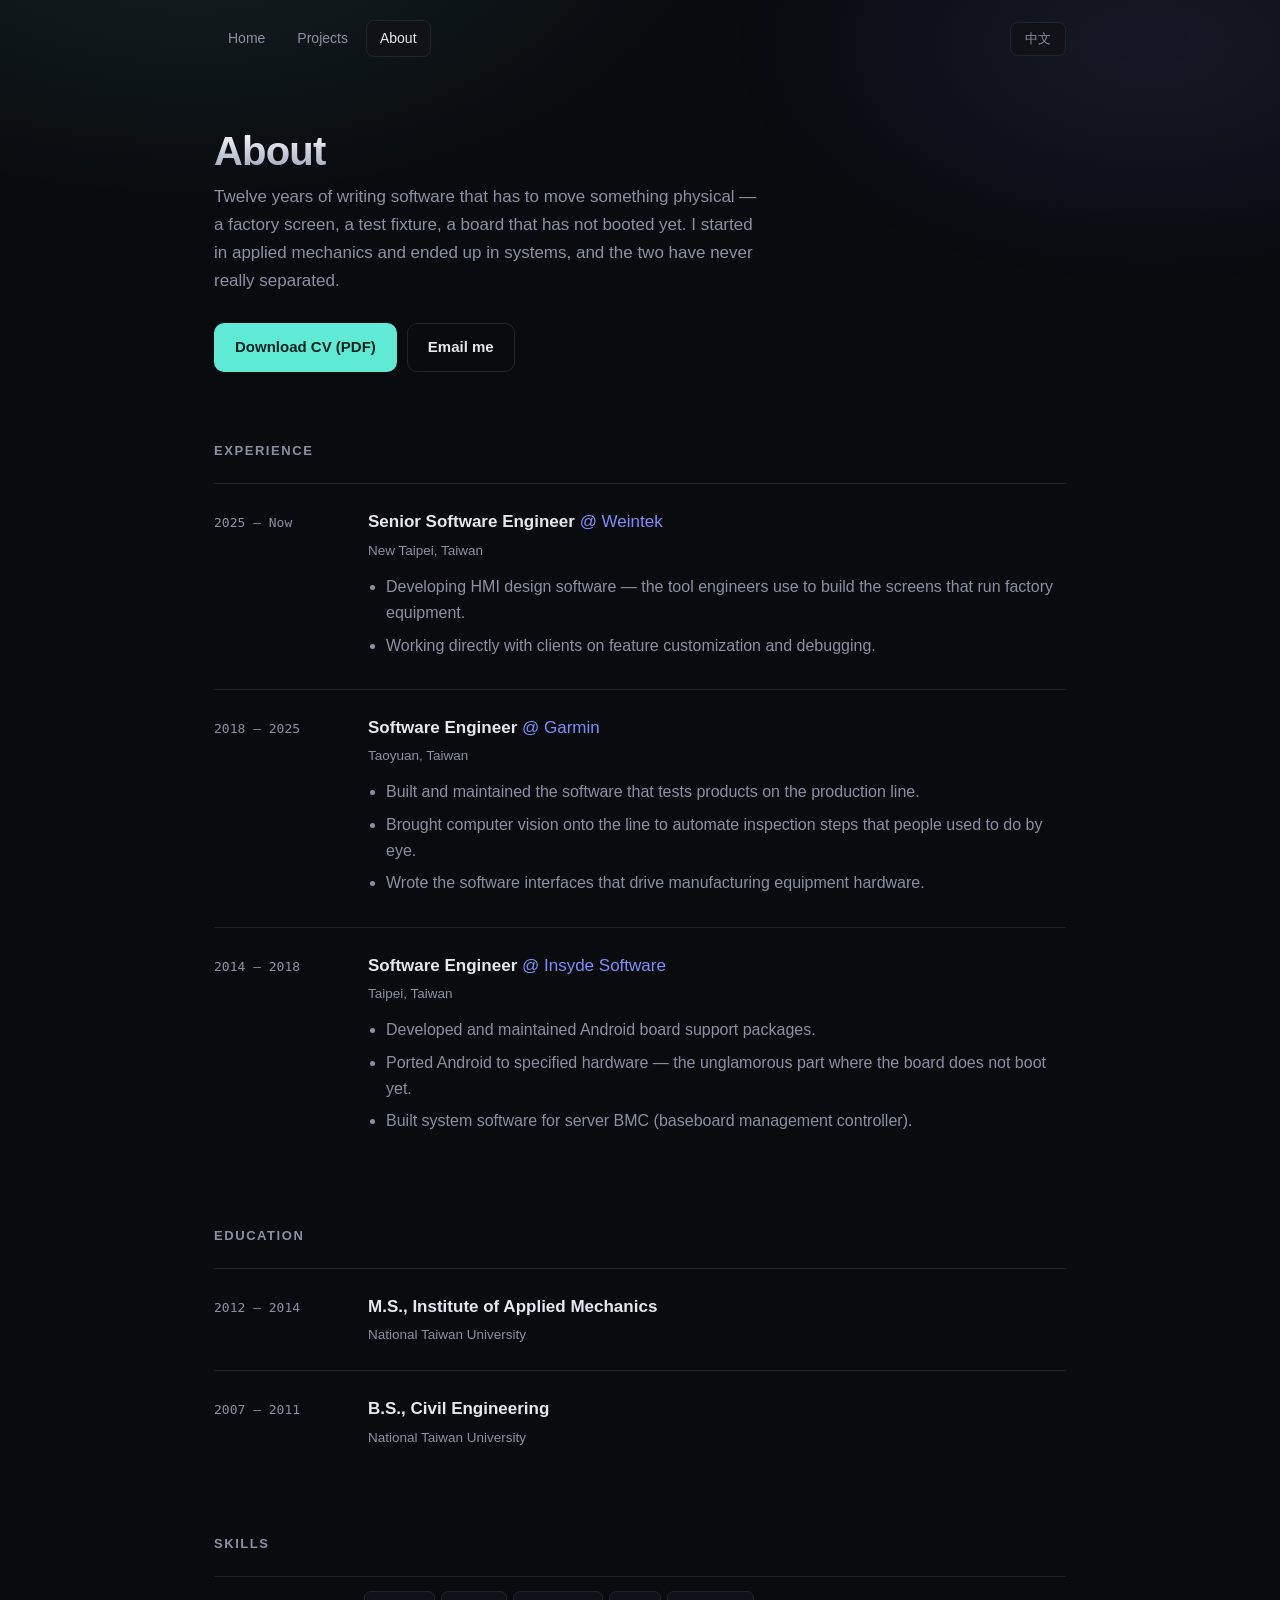
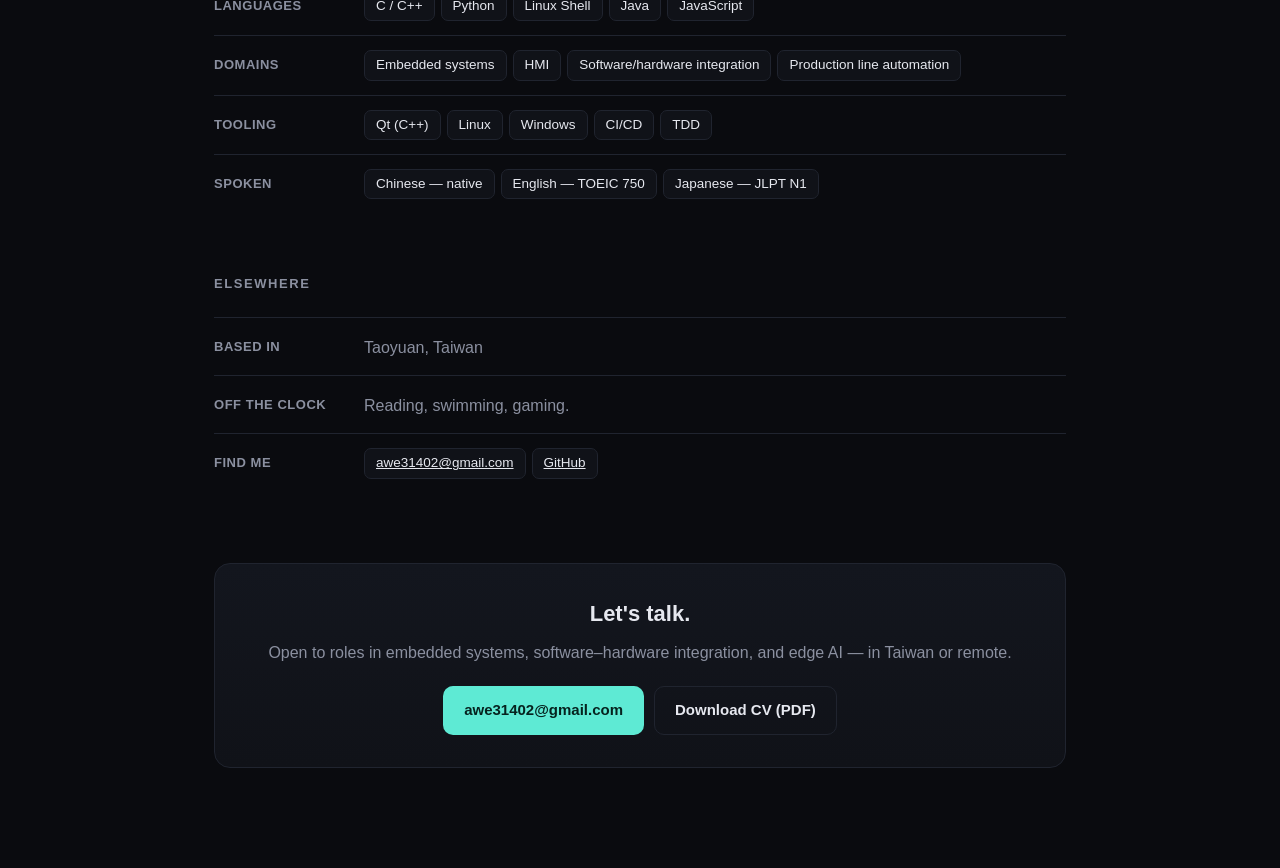
==== about.html @ 0c5451a3 "Personal site: home, projects, about Hand-written HTML/CSS, no build step. English/Chinese toggle, p" ====
<!doctype html>
<html lang="en">
<head>
<meta charset="utf-8">
<meta name="viewport" content="width=device-width, initial-scale=1">
<title>About — Shun-Wei Wang</title>
<meta name="description" content="Full career history, education, skills and languages of Shun-Wei Wang (王舜緯) — software engineer at Weintek, previously Garmin and Insyde.">
<link rel="stylesheet" href="assets/style.css">
</head>
<body>
<div class="wrap">

<nav>
  <a href="index.html" data-en="Home" data-zh="首頁">Home</a>
  <a href="projects.html" data-en="Projects" data-zh="作品">Projects</a>
  <a href="about.html" aria-current="page" data-en="About" data-zh="關於">About</a>
  <span class="spacer"></span>
  <button class="lang" id="langBtn" type="button">中文</button>
</nav>

<header>
  <h1 class="page-title" data-en="About" data-zh="關於我">About</h1>
  <p class="lede"
     data-en="Twelve years of writing software that has to move something physical — a factory screen, a test fixture, a board that has not booted yet. I started in applied mechanics and ended up in systems, and the two have never really separated."
     data-zh="十二年來寫的軟體，最後都得讓某個實體的東西動起來 — 工廠的操作畫面、產線的測試治具、還沒開機成功的板子。我從應用力學出身，最後走進系統，這兩件事其實從來沒有分開過。">Twelve years of writing software that has to move something physical — a factory screen, a test fixture, a board that has not booted yet. I started in applied mechanics and ended up in systems, and the two have never really separated.</p>

  <div class="actions">
    <a class="btn btn-primary" href="Shun-Wei-Wang-CV.pdf" data-en="Download CV (PDF)" data-zh="下載履歷 PDF">Download CV (PDF)</a>
    <a class="btn btn-ghost" href="mailto:awe31402@gmail.com" data-en="Email me" data-zh="寄信給我">Email me</a>
  </div>
</header>

<section>
  <h2 data-en="Experience" data-zh="工作經歷">Experience</h2>

  <div class="job">
    <div class="job-when">2025 — <span data-en="Now" data-zh="現在">Now</span></div>
    <div>
      <h3 class="job-title">
        <span data-en="Senior Software Engineer" data-zh="資深軟體工程師">Senior Software Engineer</span>
        <span class="job-where">@ Weintek</span>
      </h3>
      <p class="job-place" data-en="New Taipei, Taiwan" data-zh="台灣 · 新北">New Taipei, Taiwan</p>
      <ul>
        <li data-en="Developing HMI design software — the tool engineers use to build the screens that run factory equipment." data-zh="開發 HMI 人機介面設計軟體 — 工程師用它做出操作工廠設備的畫面。">Developing HMI design software — the tool engineers use to build the screens that run factory equipment.</li>
        <li data-en="Working directly with clients on feature customization and debugging." data-zh="直接與客戶合作，處理功能客製化與問題排查。">Working directly with clients on feature customization and debugging.</li>
      </ul>
    </div>
  </div>

  <div class="job">
    <div class="job-when">2018 — 2025</div>
    <div>
      <h3 class="job-title">
        <span data-en="Software Engineer" data-zh="軟體工程師">Software Engineer</span>
        <span class="job-where">@ Garmin</span>
      </h3>
      <p class="job-place" data-en="Taoyuan, Taiwan" data-zh="台灣 · 桃園">Taoyuan, Taiwan</p>
      <ul>
        <li data-en="Built and maintained the software that tests products on the production line." data-zh="開發並維護產線測試軟體。">Built and maintained the software that tests products on the production line.</li>
        <li data-en="Brought computer vision onto the line to automate inspection steps that people used to do by eye." data-zh="把電腦視覺導入產線，將原本靠人眼判斷的檢測步驟自動化。">Brought computer vision onto the line to automate inspection steps that people used to do by eye.</li>
        <li data-en="Wrote the software interfaces that drive manufacturing equipment hardware." data-zh="撰寫控制產線設備硬體的軟體介面。">Wrote the software interfaces that drive manufacturing equipment hardware.</li>
      </ul>
    </div>
  </div>

  <div class="job">
    <div class="job-when">2014 — 2018</div>
    <div>
      <h3 class="job-title">
        <span data-en="Software Engineer" data-zh="軟體工程師">Software Engineer</span>
        <span class="job-where">@ Insyde Software</span>
      </h3>
      <p class="job-place" data-en="Taipei, Taiwan" data-zh="台灣 · 台北">Taipei, Taiwan</p>
      <ul>
        <li data-en="Developed and maintained Android board support packages." data-zh="開發並維護 Android BSP 板級支援套件。">Developed and maintained Android board support packages.</li>
        <li data-en="Ported Android to specified hardware — the unglamorous part where the board does not boot yet." data-zh="把 Android 移植到指定硬體上 — 就是板子還開不起來的那個階段。">Ported Android to specified hardware — the unglamorous part where the board does not boot yet.</li>
        <li data-en="Built system software for server BMC (baseboard management controller)." data-zh="開發伺服器 BMC（基板管理控制器）的系統軟體。">Built system software for server BMC (baseboard management controller).</li>
      </ul>
    </div>
  </div>
</section>

<section>
  <h2 data-en="Education" data-zh="學歷">Education</h2>

  <div class="job">
    <div class="job-when">2012 — 2014</div>
    <div>
      <h3 class="job-title" data-en="M.S., Institute of Applied Mechanics" data-zh="碩士 · 應用力學研究所">M.S., Institute of Applied Mechanics</h3>
      <p class="job-place">National Taiwan University</p>
    </div>
  </div>

  <div class="job">
    <div class="job-when">2007 — 2011</div>
    <div>
      <h3 class="job-title" data-en="B.S., Civil Engineering" data-zh="學士 · 土木工程學系">B.S., Civil Engineering</h3>
      <p class="job-place">National Taiwan University</p>
    </div>
  </div>
</section>

<section>
  <h2 data-en="Skills" data-zh="技能">Skills</h2>

  <div class="row">
    <b data-en="Languages" data-zh="程式語言">Languages</b>
    <div class="chips">
      <span class="chip">C / C++</span><span class="chip">Python</span><span class="chip">Linux Shell</span><span class="chip">Java</span><span class="chip">JavaScript</span>
    </div>
  </div>

  <div class="row">
    <b data-en="Domains" data-zh="專業領域">Domains</b>
    <div class="chips">
      <span class="chip" data-en="Embedded systems" data-zh="嵌入式系統">Embedded systems</span>
      <span class="chip" data-en="HMI" data-zh="人機介面 HMI">HMI</span>
      <span class="chip" data-en="Software/hardware integration" data-zh="軟硬體整合">Software/hardware integration</span>
      <span class="chip" data-en="Production line automation" data-zh="產線自動化">Production line automation</span>
    </div>
  </div>

  <div class="row">
    <b data-en="Tooling" data-zh="工具">Tooling</b>
    <div class="chips">
      <span class="chip">Qt (C++)</span><span class="chip">Linux</span><span class="chip">Windows</span><span class="chip">CI/CD</span><span class="chip">TDD</span>
    </div>
  </div>

  <div class="row">
    <b data-en="Spoken" data-zh="語言能力">Spoken</b>
    <div class="chips">
      <span class="chip" data-en="Chinese — native" data-zh="中文 — 母語">Chinese — native</span>
      <span class="chip" data-en="English — TOEIC 750" data-zh="英文 — TOEIC 750">English — TOEIC 750</span>
      <span class="chip" data-en="Japanese — JLPT N1" data-zh="日文 — JLPT N1">Japanese — JLPT N1</span>
    </div>
  </div>
</section>

<section>
  <h2 data-en="Elsewhere" data-zh="其他">Elsewhere</h2>

  <div class="row">
    <b data-en="Based in" data-zh="居住地">Based in</b>
    <div class="row-plain" data-en="Taoyuan, Taiwan" data-zh="台灣 桃園">Taoyuan, Taiwan</div>
  </div>

  <div class="row">
    <b data-en="Off the clock" data-zh="下班後">Off the clock</b>
    <div class="row-plain" data-en="Reading, swimming, gaming." data-zh="閱讀、游泳、打電動。">Reading, swimming, gaming.</div>
  </div>

  <div class="row">
    <b data-en="Find me" data-zh="找我">Find me</b>
    <div class="chips">
      <a class="chip" href="mailto:awe31402@gmail.com">awe31402@gmail.com</a>
      <a class="chip" href="https://github.com/awe31402">GitHub</a>
    </div>
  </div>
</section>

<footer>
  <h3 data-en="Let's talk." data-zh="聊聊吧。">Let's talk.</h3>
  <p data-en="Open to roles in embedded systems, software–hardware integration, and edge AI — in Taiwan or remote."
     data-zh="目前開放嵌入式系統、軟硬整合、邊緣 AI 相關職缺 — 台灣或遠端皆可。">Open to roles in embedded systems, software–hardware integration, and edge AI — in Taiwan or remote.</p>
  <div class="actions">
    <a class="btn btn-primary" href="mailto:awe31402@gmail.com">awe31402@gmail.com</a>
    <a class="btn btn-ghost" href="Shun-Wei-Wang-CV.pdf" data-en="Download CV (PDF)" data-zh="下載履歷 PDF">Download CV (PDF)</a>
  </div>
</footer>

</div>
<script src="assets/app.js"></script>
</body>
</html>
---- assets/style.css ----
/* =========================================================
   Shun-Wei Wang — personal site
   Single dark theme, hand-written CSS. No build step.
   ========================================================= */

:root {
  --bg:      #0a0b0f;
  --card:    #101218;
  --card-hi: #13161e;
  --line:    #20242f;
  --line-hi: #2c4f49;
  --ink:     #e6e8ef;
  --dim:     #8b90a0;
  --accent:  #5eead4;
  --accent2: #818cf8;

  --sans: -apple-system, BlinkMacSystemFont, "Segoe UI", Roboto,
          "PingFang TC", "Noto Sans CJK TC", "Microsoft JhengHei", sans-serif;
  --mono: ui-monospace, SFMono-Regular, "SF Mono", Menlo, Consolas,
          "DejaVu Sans Mono", monospace;

  --wrap: 900px;
}

* { box-sizing: border-box; }

html { scroll-behavior: smooth; }

body {
  margin: 0;
  background: var(--bg);
  color: var(--ink);
  font-family: var(--sans);
  font-size: 16px;
  line-height: 1.65;
  -webkit-font-smoothing: antialiased;
}

/* ambient glow */
body::before {
  content: "";
  position: fixed;
  inset: 0;
  pointer-events: none;
  z-index: 0;
  background:
    radial-gradient(900px 500px at 15% -10%, rgba(94,234,212,.10), transparent 60%),
    radial-gradient(700px 400px at 90% 5%,  rgba(129,140,248,.10), transparent 60%);
}

.wrap {
  position: relative;
  z-index: 1;
  max-width: var(--wrap);
  margin: 0 auto;
  padding: 0 24px 100px;
}

a { color: inherit; }

:focus-visible {
  outline: 2px solid var(--accent);
  outline-offset: 3px;
  border-radius: 4px;
}

/* ---------- nav ---------- */

nav {
  display: flex;
  align-items: center;
  gap: 4px;
  padding: 20px 0;
  flex-wrap: wrap;
}

nav a {
  color: var(--dim);
  text-decoration: none;
  font-size: 14px;
  font-weight: 500;
  padding: 7px 14px;
  border-radius: 8px;
}

nav a:hover { color: var(--ink); background: var(--card); }

nav a[aria-current="page"] {
  color: var(--ink);
  background: var(--card);
  box-shadow: inset 0 0 0 1px var(--line);
}

nav .spacer { flex: 1; }

.lang {
  font-family: var(--sans);
  font-size: 13px;
  font-weight: 500;
  background: var(--card);
  border: 1px solid var(--line);
  color: var(--dim);
  padding: 7px 14px;
  border-radius: 8px;
  cursor: pointer;
}

.lang:hover { color: var(--accent); border-color: var(--line-hi); }

/* ---------- page head ---------- */

header { padding: 52px 0 8px; }

.badge {
  display: inline-flex;
  align-items: center;
  gap: 8px;
  font-size: 13px;
  color: var(--dim);
  background: var(--card);
  border: 1px solid var(--line);
  border-radius: 999px;
  padding: 5px 14px;
  margin-bottom: 22px;
}

.dot {
  width: 7px;
  height: 7px;
  border-radius: 50%;
  background: var(--accent);
  box-shadow: 0 0 0 3px rgba(94,234,212,.15);
}

h1 {
  font-size: 52px;
  line-height: 1.05;
  margin: 0 0 6px;
  font-weight: 700;
  letter-spacing: -.03em;
  text-wrap: balance;
  background: linear-gradient(180deg, #fff, #9aa2b8);
  -webkit-background-clip: text;
  background-clip: text;
  color: transparent;
}

.name-zh {
  font-size: 18px;
  color: var(--dim);
  margin: 0 0 16px;
  letter-spacing: .08em;
}

.role {
  font-size: 18px;
  font-weight: 600;
  color: var(--accent);
  margin: 0 0 18px;
}

.lede {
  font-size: 17px;
  color: var(--dim);
  margin: 0;
  max-width: 62ch;
  text-wrap: pretty;
}

.page-title {
  font-size: 40px;
  line-height: 1.1;
  margin: 0 0 10px;
  font-weight: 700;
  letter-spacing: -.02em;
}

/* ---------- actions ---------- */

.actions {
  display: flex;
  flex-wrap: wrap;
  gap: 10px;
  margin-top: 28px;
}

.btn {
  display: inline-flex;
  align-items: center;
  gap: 8px;
  font-size: 15px;
  font-weight: 600;
  text-decoration: none;
  padding: 11px 20px;
  border-radius: 10px;
  border: 1px solid transparent;
}

.btn-primary { background: var(--accent); color: #06231f; }
.btn-primary:hover { background: #7ef0dc; }
.btn-ghost { border-color: var(--line); color: var(--ink); }
.btn-ghost:hover { border-color: var(--dim); background: var(--card); }

/* ---------- sections ---------- */

section { margin-top: 60px; }

h2 {
  font-size: 13px;
  font-weight: 700;
  letter-spacing: .12em;
  text-transform: uppercase;
  color: var(--dim);
  margin: 0 0 22px;
}

.section-note {
  font-size: 14.5px;
  color: var(--dim);
  margin: -12px 0 22px;
  max-width: 62ch;
}

/* ---------- jobs ---------- */

.job {
  display: grid;
  grid-template-columns: 130px 1fr;
  gap: 24px;
  padding: 24px 0;
  border-top: 1px solid var(--line);
}

.job-when {
  font-family: var(--mono);
  font-size: 13px;
  color: var(--dim);
  padding-top: 4px;
  font-variant-numeric: tabular-nums;
}

.job-title { margin: 0; font-size: 17px; font-weight: 600; }
.job-where { color: var(--accent2); font-weight: 500; }

.job-place {
  font-size: 13.5px;
  color: var(--dim);
  margin: 3px 0 0;
}

.job ul { margin: 12px 0 0; padding-left: 18px; color: var(--dim); }
.job li { margin: 6px 0; }

/* ---------- cards ---------- */

.grid {
  display: grid;
  grid-template-columns: repeat(auto-fit, minmax(270px, 1fr));
  gap: 14px;
}

.card {
  display: flex;
  flex-direction: column;
  gap: 12px;
  background: linear-gradient(180deg, var(--card-hi), var(--card));
  border: 1px solid var(--line);
  border-radius: 14px;
  padding: 22px;
  transition: transform .18s ease, border-color .18s ease;
}

.card:hover { transform: translateY(-3px); border-color: var(--line-hi); }

.card h3 { margin: 0; font-size: 17px; font-weight: 600; }
.card p  { margin: 0; color: var(--dim); font-size: 15px; }
.card .tags { margin-top: auto; }

.card-link {
  font-family: var(--mono);
  font-size: 13px;
  color: var(--accent);
  text-decoration: none;
}

.card-link:hover { text-decoration: underline; }

.card-private {
  font-family: var(--mono);
  font-size: 13px;
  color: var(--dim);
}

.tags { display: flex; flex-wrap: wrap; gap: 6px; }

.tag {
  font-family: var(--mono);
  font-size: 12px;
  color: var(--accent);
  background: rgba(94,234,212,.08);
  border: 1px solid rgba(94,234,212,.18);
  border-radius: 6px;
  padding: 2px 9px;
}

/* ---------- key/value rows ---------- */

.row {
  display: grid;
  grid-template-columns: 130px 1fr;
  gap: 14px 20px;
  padding: 14px 0;
  border-top: 1px solid var(--line);
}

.row b {
  font-size: 13px;
  font-weight: 600;
  color: var(--dim);
  letter-spacing: .04em;
  text-transform: uppercase;
  padding-top: 4px;
}

.chips { display: flex; flex-wrap: wrap; gap: 6px; }

.chip {
  font-size: 13.5px;
  background: var(--card);
  border: 1px solid var(--line);
  border-radius: 7px;
  padding: 3px 11px;
}

.row-plain { color: var(--dim); padding-top: 3px; }

/* ---------- footer ---------- */

footer {
  margin-top: 70px;
  background: linear-gradient(180deg, var(--card-hi), var(--card));
  border: 1px solid var(--line);
  border-radius: 16px;
  padding: 32px;
  text-align: center;
}

footer h3 { margin: 0 0 8px; font-size: 22px; font-weight: 600; }
footer p  { margin: 0 0 20px; color: var(--dim); }
footer .actions { justify-content: center; margin-top: 0; }

.colophon {
  margin-top: 24px;
  text-align: center;
  font-size: 13px;
  color: var(--dim);
}

/* ---------- responsive ---------- */

@media (max-width: 640px) {
  h1 { font-size: 36px; }
  .page-title { font-size: 30px; }
  .job { grid-template-columns: 1fr; gap: 6px; }
  .row { grid-template-columns: 1fr; gap: 8px; }
}

@media (prefers-reduced-motion: reduce) {
  html { scroll-behavior: auto; }
  * { transition: none !important; animation: none !important; }
}

/* ---------- print: plain black on white ---------- */

@media print {
  body { background: #fff; color: #000; font-size: 11pt; line-height: 1.45; }
  body::before { display: none; }
  .wrap { max-width: none; padding: 0; }
  nav, footer, .actions, .badge, .colophon { display: none !important; }
  header { padding: 0; }
  h1 { font-size: 24pt; color: #000; background: none; -webkit-text-fill-color: #000; }
  .name-zh, .role, .lede { color: #000; }
  h2 { color: #000; border-bottom: 1px solid #999; padding-bottom: 4px; }
  section { margin-top: 22px; page-break-inside: avoid; }
  .job, .row { border-top: 1px solid #ccc; page-break-inside: avoid; }
  .job ul, .job-when, .job-place, .row-plain, .card p { color: #000; }
  .card { border: 1px solid #999; background: none; page-break-inside: avoid; }
  .tag, .chip { border: 1px solid #999; background: none; color: #000; }
  .card-link { color: #000; }
  a[href^="http"]::after { content: " (" attr(href) ")"; font-size: 8pt; color: #555; }
}
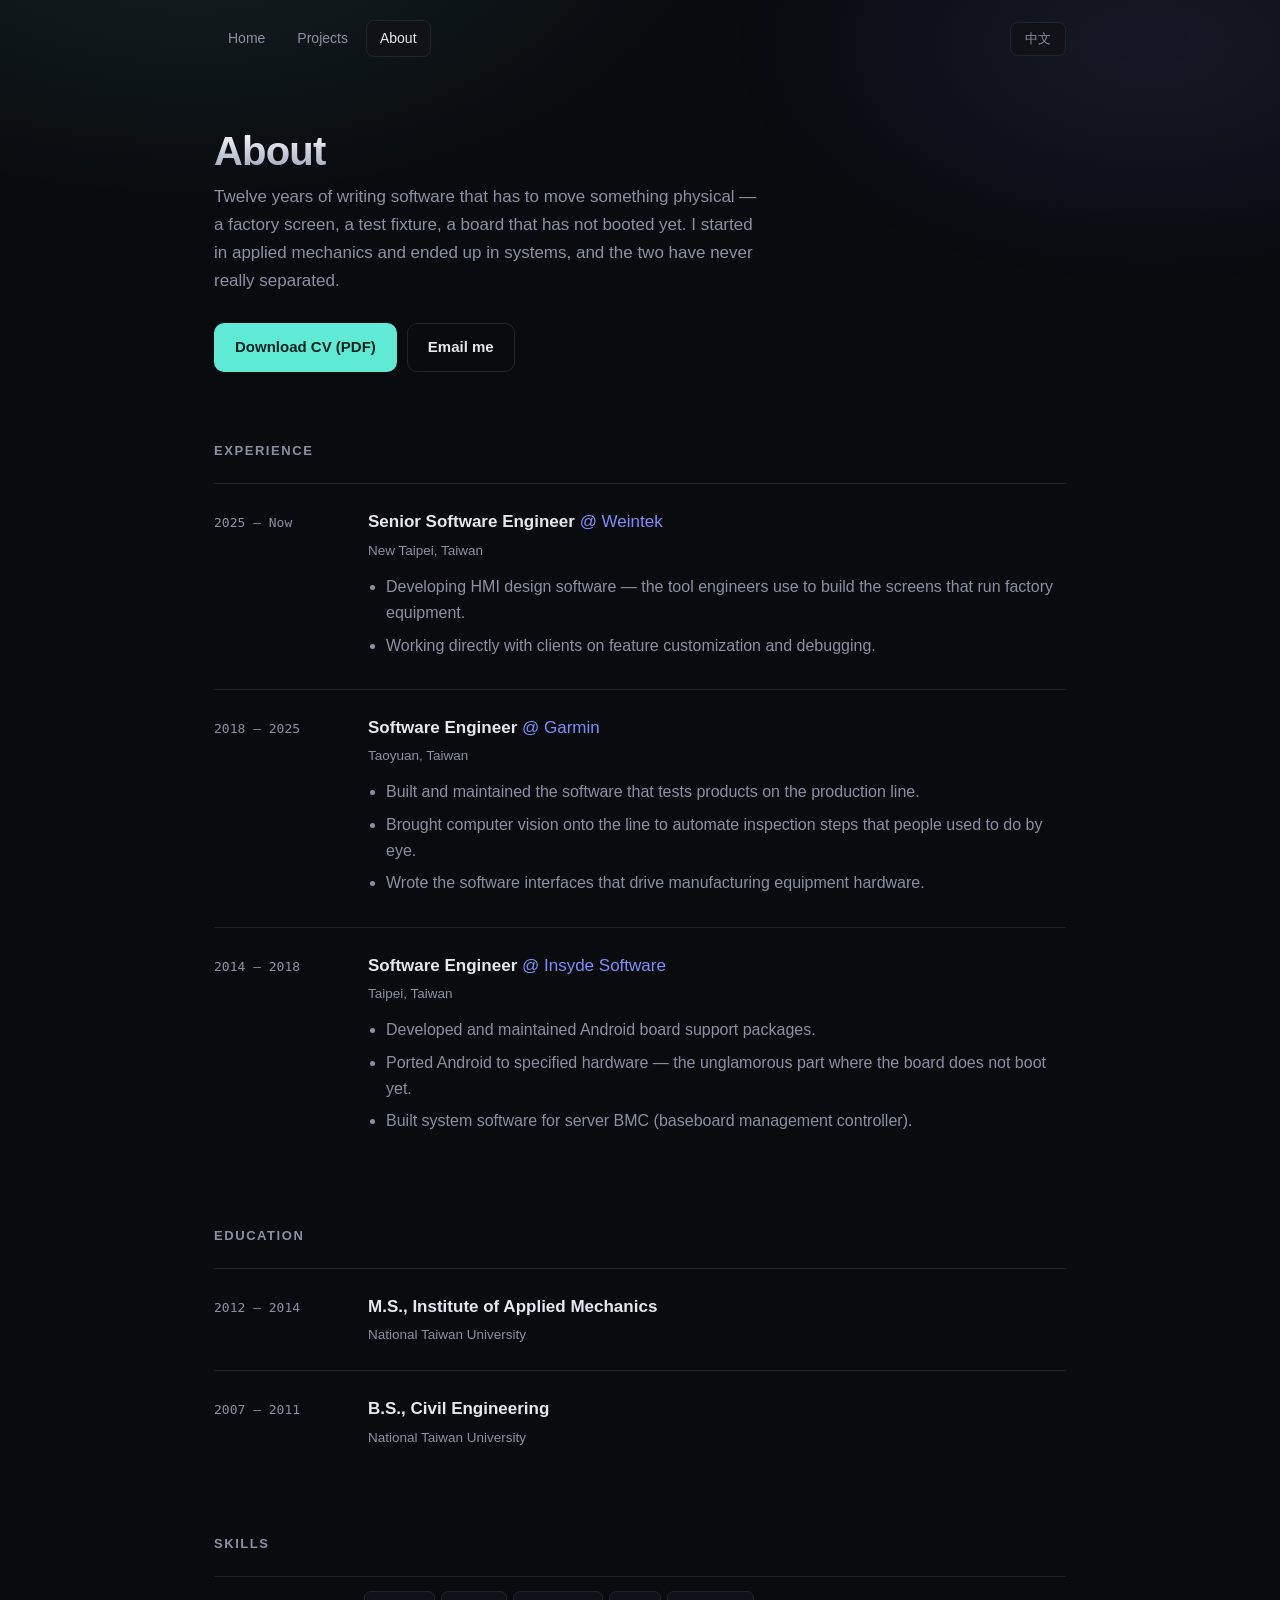
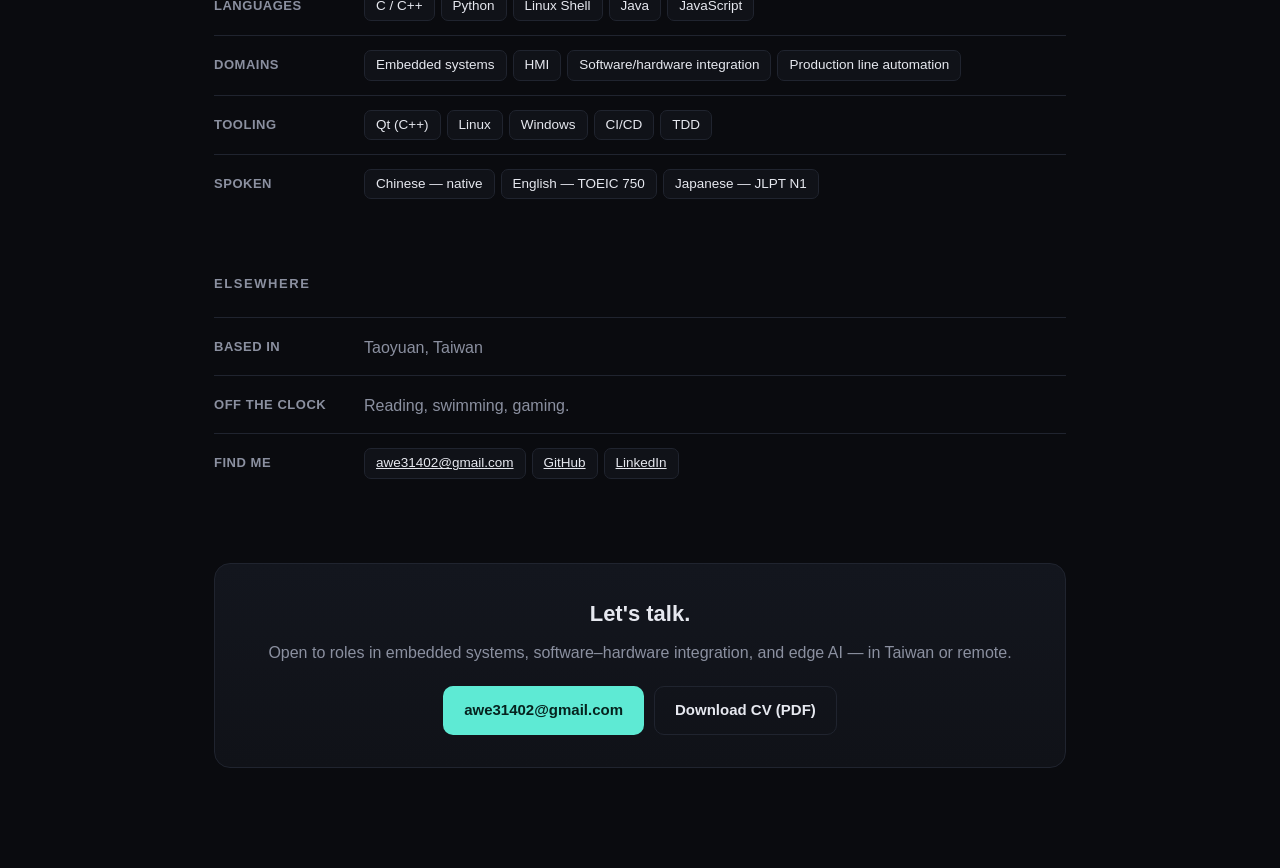
==== commit 3f8bc846: "Add LinkedIn, drop libmodernrobot, feature kernel notes and edge AI libmodernrobot is a private repo" ====
--- a/about.html
+++ b/about.html
@@ -156,6 +156,7 @@
     <div class="chips">
       <a class="chip" href="mailto:awe31402@gmail.com">awe31402@gmail.com</a>
       <a class="chip" href="https://github.com/awe31402">GitHub</a>
+      <a class="chip" href="https://www.linkedin.com/in/shun-wei-wang-a1530bb4/">LinkedIn</a>
     </div>
   </div>
 </section>
--- a/assets/style.css
+++ b/assets/style.css
@@ -284,12 +284,6 @@
 }
 
 .card-link:hover { text-decoration: underline; }
-
-.card-private {
-  font-family: var(--mono);
-  font-size: 13px;
-  color: var(--dim);
-}
 
 .tags { display: flex; flex-wrap: wrap; gap: 6px; }
 
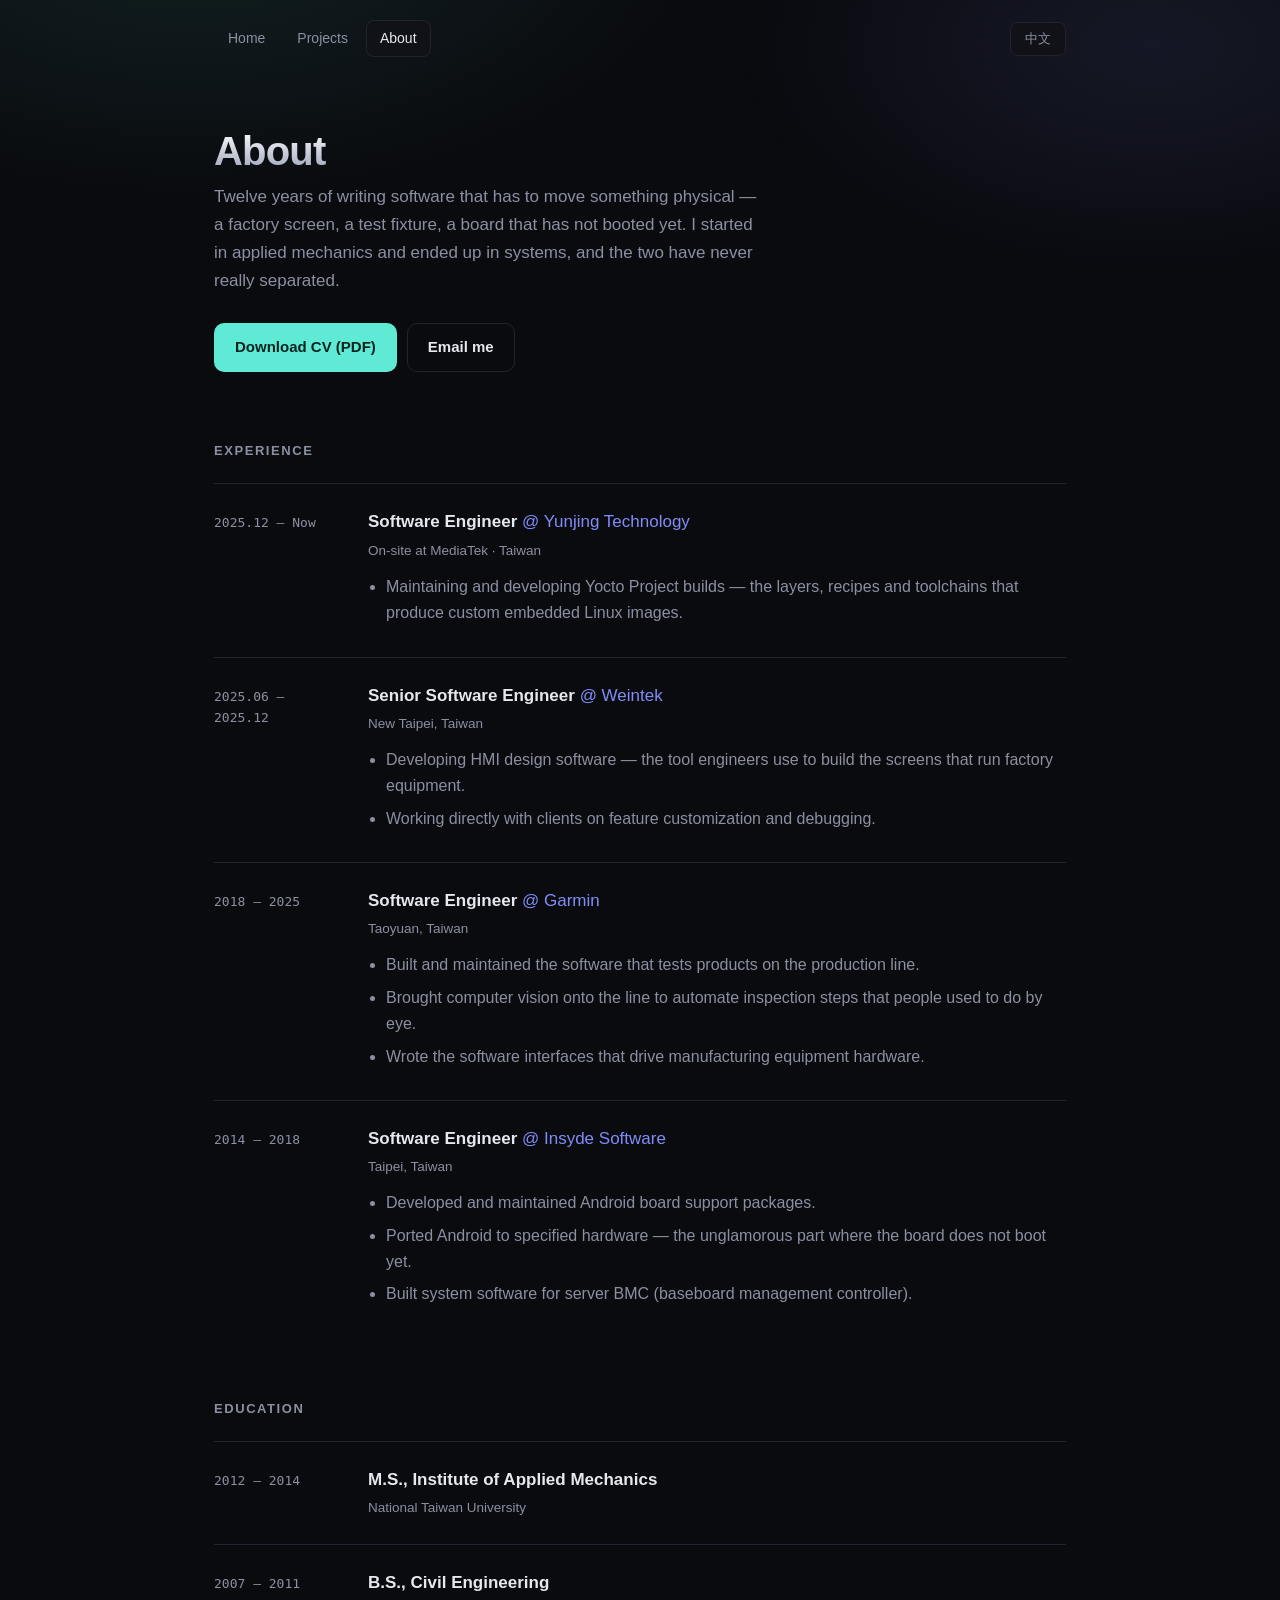
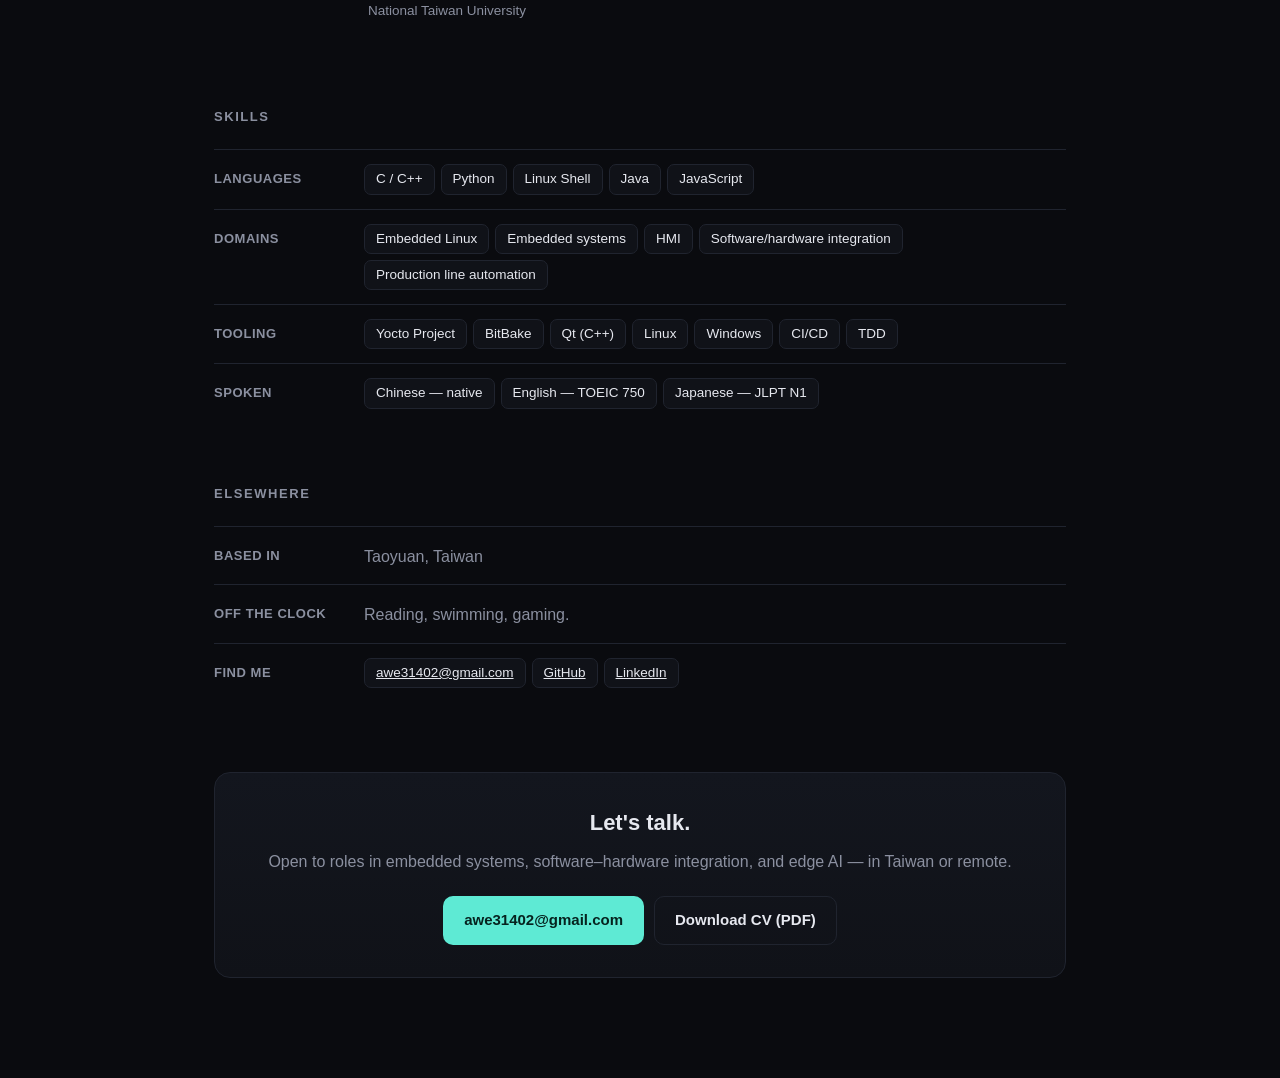
==== commit ca3b6f95: "Update current role: Yunjing Technology, on-site at MediaTek Weintek becomes 2025.06-2025.12. New ro" ====
--- a/about.html
+++ b/about.html
@@ -4,7 +4,7 @@
 <meta charset="utf-8">
 <meta name="viewport" content="width=device-width, initial-scale=1">
 <title>About — Shun-Wei Wang</title>
-<meta name="description" content="Full career history, education, skills and languages of Shun-Wei Wang (王舜緯) — software engineer at Weintek, previously Garmin and Insyde.">
+<meta name="description" content="Full career history, education, skills and languages of Shun-Wei Wang (王舜緯) — software engineer at Yunjing Technology on-site at MediaTek, previously Weintek, Garmin and Insyde.">
 <link rel="stylesheet" href="assets/style.css">
 </head>
 <body>
@@ -34,7 +34,21 @@
   <h2 data-en="Experience" data-zh="工作經歷">Experience</h2>
 
   <div class="job">
-    <div class="job-when">2025 — <span data-en="Now" data-zh="現在">Now</span></div>
+    <div class="job-when">2025.12 — <span data-en="Now" data-zh="現在">Now</span></div>
+    <div>
+      <h3 class="job-title">
+        <span data-en="Software Engineer" data-zh="軟體工程師">Software Engineer</span>
+        <span class="job-where">@ Yunjing Technology</span>
+      </h3>
+      <p class="job-place" data-en="On-site at MediaTek · Taiwan" data-zh="派駐 聯發科 · 台灣">On-site at MediaTek · Taiwan</p>
+      <ul>
+        <li data-en="Maintaining and developing Yocto Project builds — the layers, recipes and toolchains that produce custom embedded Linux images." data-zh="維護與開發 Yocto 專案 — 產出客製化嵌入式 Linux 映像檔的 layer、recipe 與工具鏈。">Maintaining and developing Yocto Project builds — the layers, recipes and toolchains that produce custom embedded Linux images.</li>
+      </ul>
+    </div>
+  </div>
+
+  <div class="job">
+    <div class="job-when">2025.06 — 2025.12</div>
     <div>
       <h3 class="job-title">
         <span data-en="Senior Software Engineer" data-zh="資深軟體工程師">Senior Software Engineer</span>
@@ -114,6 +128,7 @@
   <div class="row">
     <b data-en="Domains" data-zh="專業領域">Domains</b>
     <div class="chips">
+      <span class="chip" data-en="Embedded Linux" data-zh="嵌入式 Linux">Embedded Linux</span>
       <span class="chip" data-en="Embedded systems" data-zh="嵌入式系統">Embedded systems</span>
       <span class="chip" data-en="HMI" data-zh="人機介面 HMI">HMI</span>
       <span class="chip" data-en="Software/hardware integration" data-zh="軟硬體整合">Software/hardware integration</span>
@@ -124,7 +139,7 @@
   <div class="row">
     <b data-en="Tooling" data-zh="工具">Tooling</b>
     <div class="chips">
-      <span class="chip">Qt (C++)</span><span class="chip">Linux</span><span class="chip">Windows</span><span class="chip">CI/CD</span><span class="chip">TDD</span>
+      <span class="chip">Yocto Project</span><span class="chip">BitBake</span><span class="chip">Qt (C++)</span><span class="chip">Linux</span><span class="chip">Windows</span><span class="chip">CI/CD</span><span class="chip">TDD</span>
     </div>
   </div>
 
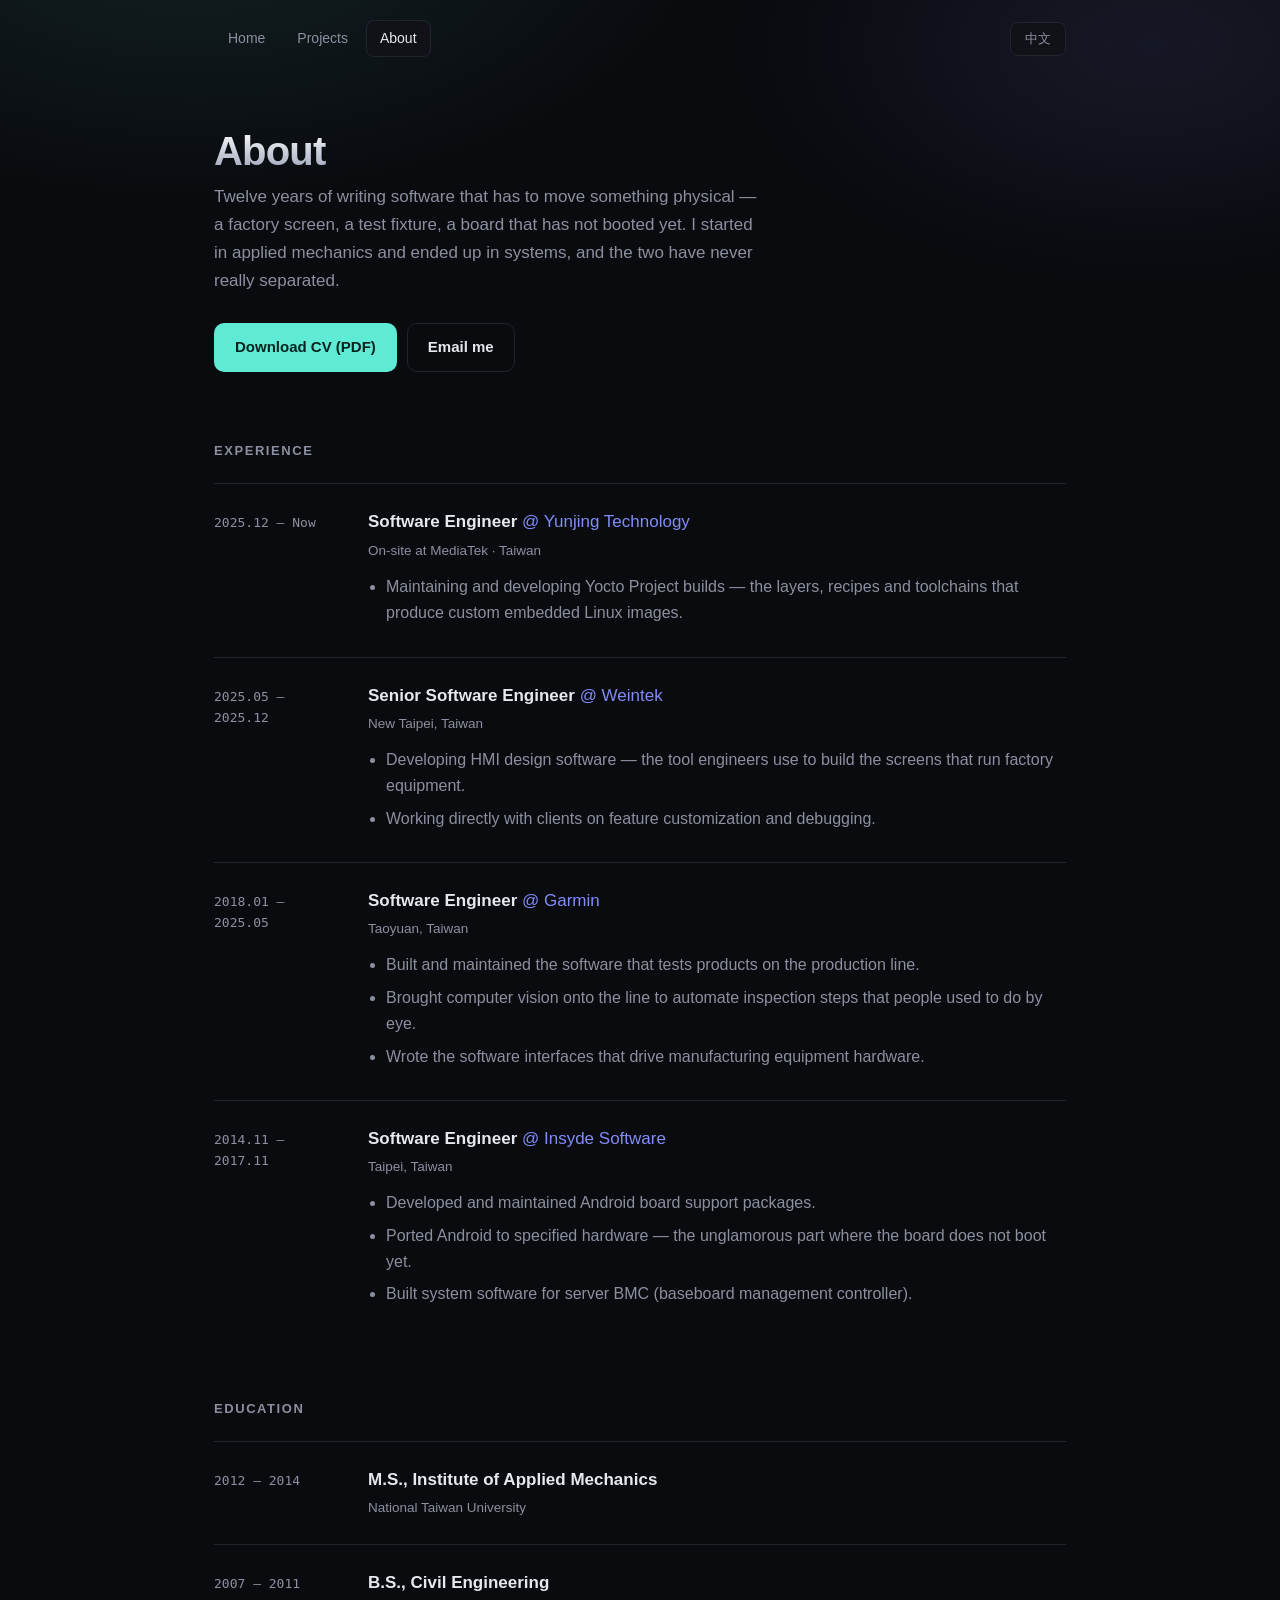
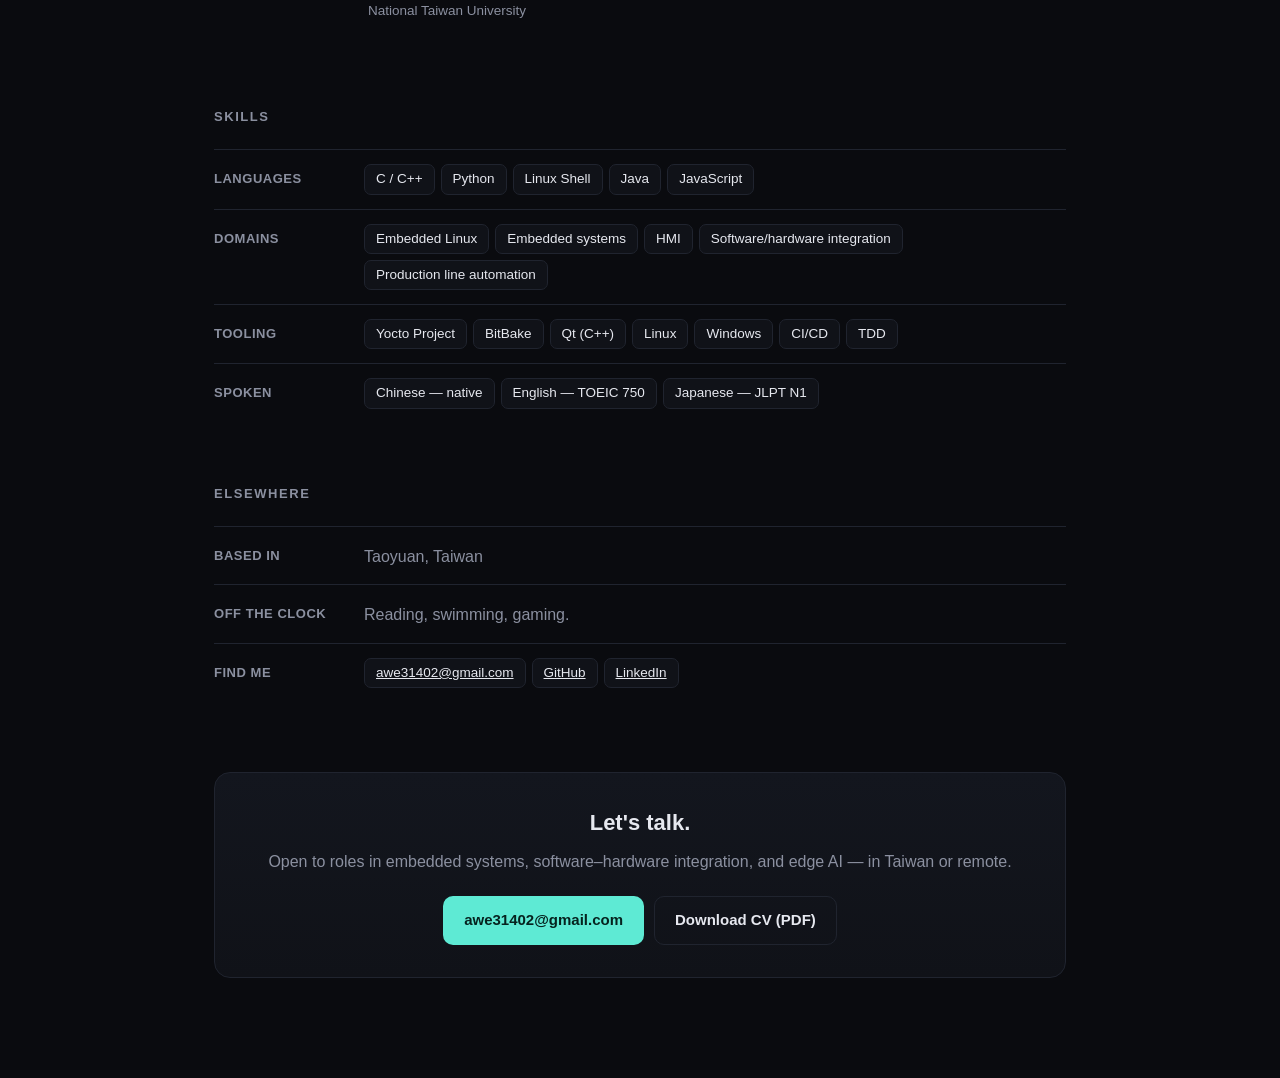
==== commit 0797cf09: "Correct employment dates to match the detailed career record Co-Authored-By: Claude Opus 5 <noreply@" ====
--- a/about.html
+++ b/about.html
@@ -48,7 +48,7 @@
   </div>
 
   <div class="job">
-    <div class="job-when">2025.06 — 2025.12</div>
+    <div class="job-when">2025.05 — 2025.12</div>
     <div>
       <h3 class="job-title">
         <span data-en="Senior Software Engineer" data-zh="資深軟體工程師">Senior Software Engineer</span>
@@ -63,7 +63,7 @@
   </div>
 
   <div class="job">
-    <div class="job-when">2018 — 2025</div>
+    <div class="job-when">2018.01 — 2025.05</div>
     <div>
       <h3 class="job-title">
         <span data-en="Software Engineer" data-zh="軟體工程師">Software Engineer</span>
@@ -79,7 +79,7 @@
   </div>
 
   <div class="job">
-    <div class="job-when">2014 — 2018</div>
+    <div class="job-when">2014.11 — 2017.11</div>
     <div>
       <h3 class="job-title">
         <span data-en="Software Engineer" data-zh="軟體工程師">Software Engineer</span>
--- a/assets/style.css
+++ b/assets/style.css
@@ -259,6 +259,9 @@
   gap: 14px;
 }
 
+/* two-up variant, so an even number of cards sits square */
+.grid-2 { grid-template-columns: repeat(auto-fit, minmax(320px, 1fr)); }
+
 .card {
   display: flex;
   flex-direction: column;
@@ -295,6 +298,38 @@
   border: 1px solid rgba(94,234,212,.18);
   border-radius: 6px;
   padding: 2px 9px;
+}
+
+/* ---------- writing list ---------- */
+
+.writing { list-style: none; margin: 0; padding: 0; }
+
+.writing li {
+  display: grid;
+  grid-template-columns: 88px 1fr;
+  gap: 20px;
+  padding: 15px 0;
+  border-top: 1px solid var(--line);
+}
+
+.writing time {
+  font-family: var(--mono);
+  font-size: 13px;
+  color: var(--dim);
+  padding-top: 2px;
+  font-variant-numeric: tabular-nums;
+}
+
+.writing a {
+  text-decoration: none;
+  font-size: 16px;
+  border-bottom: 1px solid transparent;
+}
+
+.writing a:hover { color: var(--accent); border-color: var(--accent); }
+
+@media (max-width: 640px) {
+  .writing li { grid-template-columns: 1fr; gap: 4px; }
 }
 
 /* ---------- key/value rows ---------- */
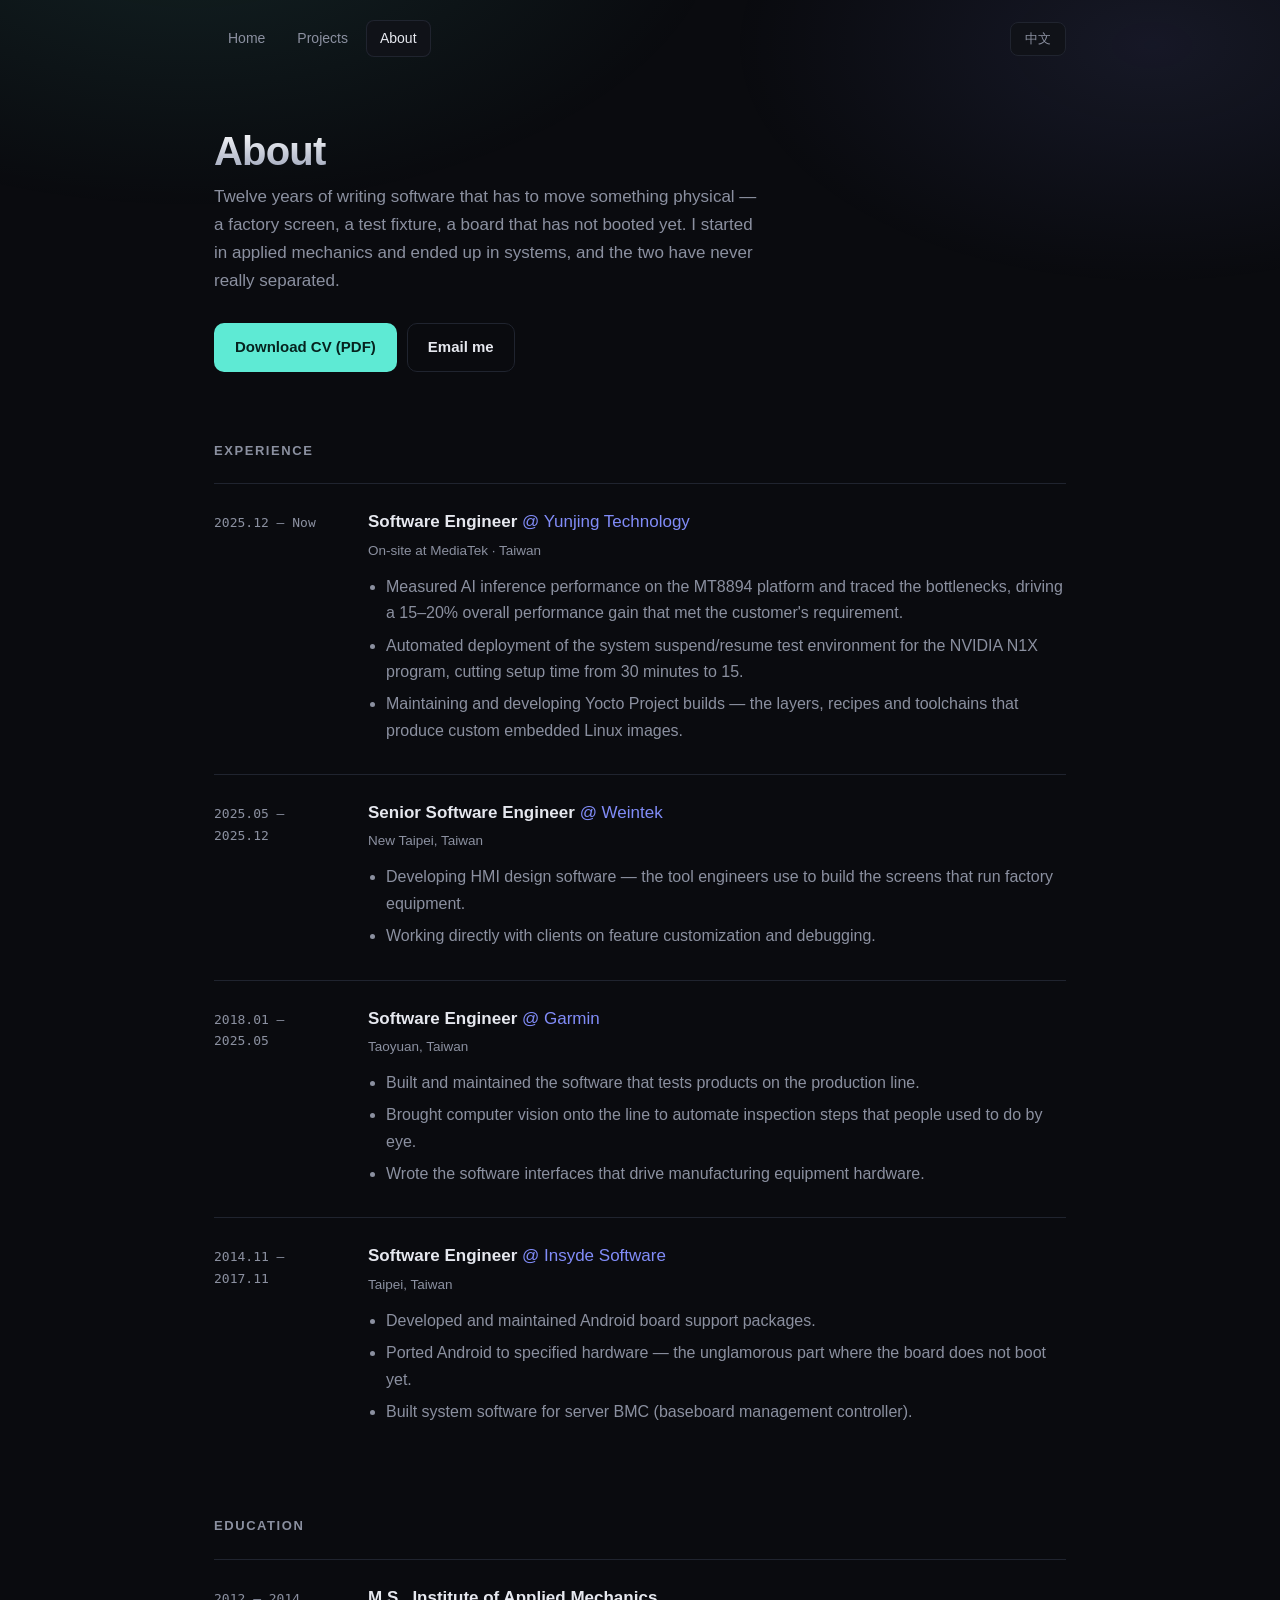
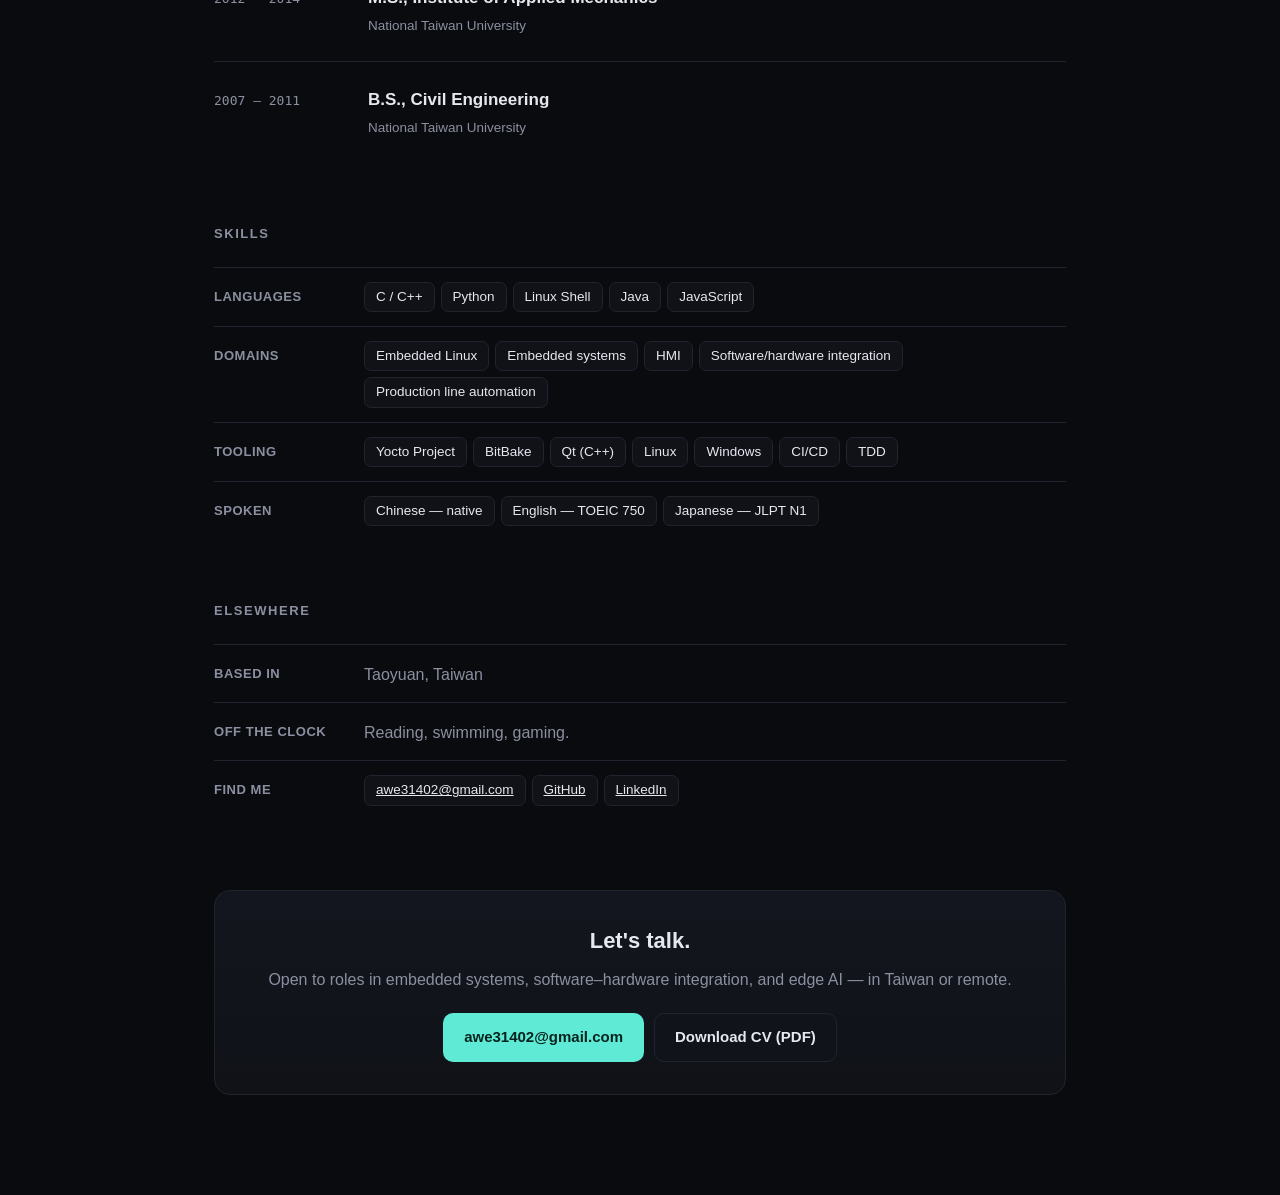
==== commit 49829f16: "Swap in the US-style CV and add current-role achievements The downloadable CV is now the two-page US" ====
--- a/about.html
+++ b/about.html
@@ -42,6 +42,8 @@
       </h3>
       <p class="job-place" data-en="On-site at MediaTek · Taiwan" data-zh="派駐 聯發科 · 台灣">On-site at MediaTek · Taiwan</p>
       <ul>
+        <li data-en="Measured AI inference performance on the MT8894 platform and traced the bottlenecks, driving a 15–20% overall performance gain that met the customer's requirement." data-zh="在 MT8894 平台量測 AI 推論效能並分析瓶頸，最終讓整體效能提升 15–20%，達成客戶需求。">Measured AI inference performance on the MT8894 platform and traced the bottlenecks, driving a 15–20% overall performance gain that met the customer's requirement.</li>
+        <li data-en="Automated deployment of the system suspend/resume test environment for the NVIDIA N1X program, cutting setup time from 30 minutes to 15." data-zh="為 NVIDIA N1X 專案開發系統 suspend/resume 測試環境的自動化佈署，把建置時間從 30 分鐘縮短到 15 分鐘。">Automated deployment of the system suspend/resume test environment for the NVIDIA N1X program, cutting setup time from 30 minutes to 15.</li>
         <li data-en="Maintaining and developing Yocto Project builds — the layers, recipes and toolchains that produce custom embedded Linux images." data-zh="維護與開發 Yocto 專案 — 產出客製化嵌入式 Linux 映像檔的 layer、recipe 與工具鏈。">Maintaining and developing Yocto Project builds — the layers, recipes and toolchains that produce custom embedded Linux images.</li>
       </ul>
     </div>
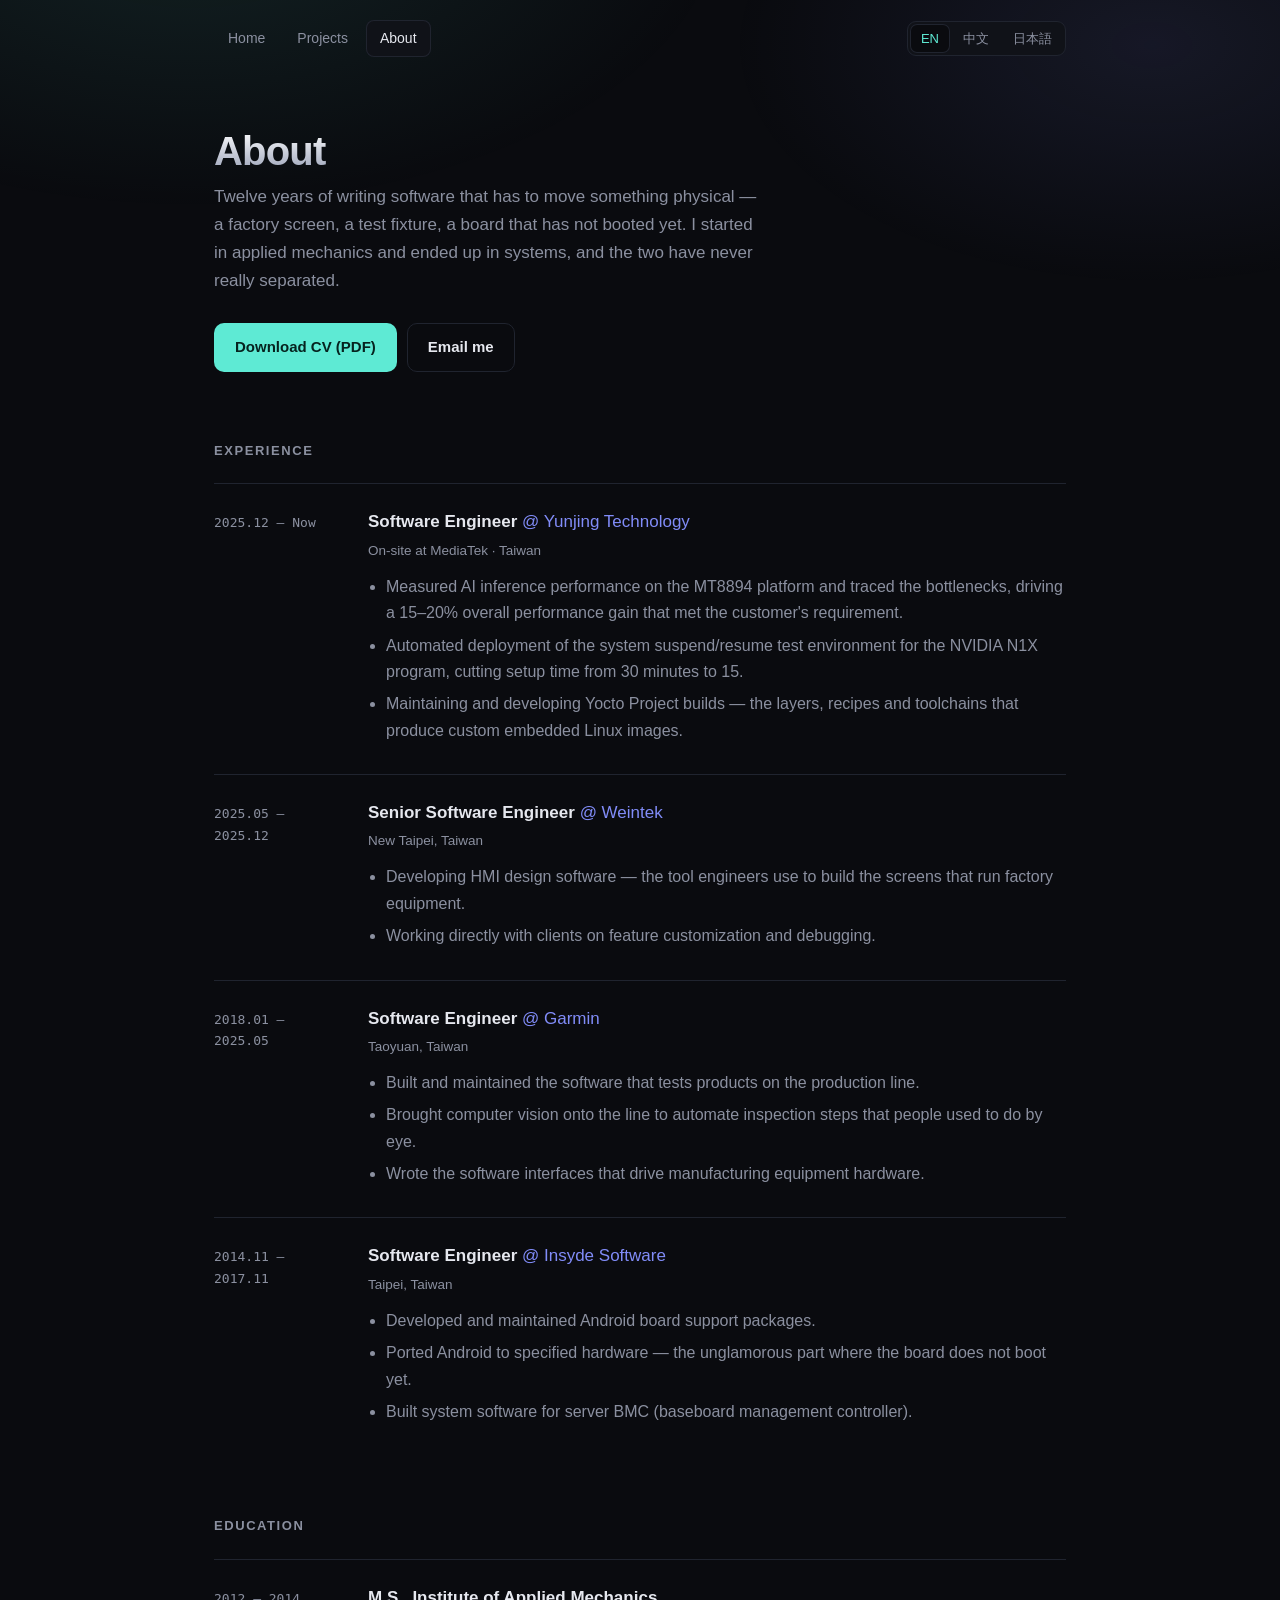
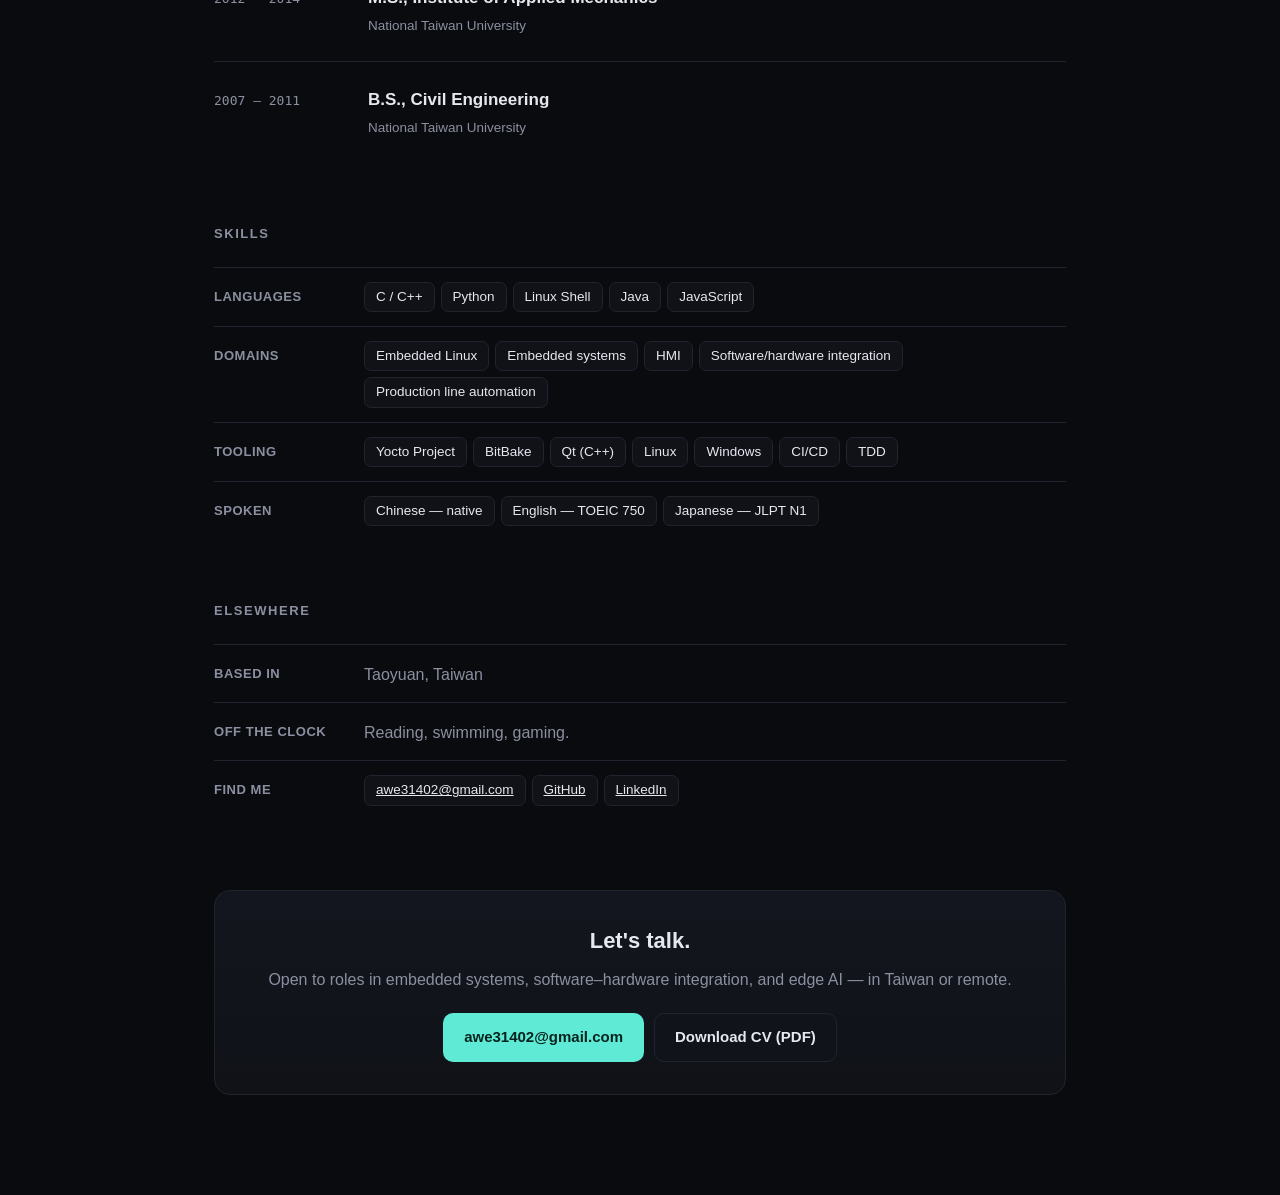
==== commit 10d490e7: "Add Japanese as a third language The two-way toggle becomes a three-button segmented switcher. Every" ====
--- a/about.html
+++ b/about.html
@@ -11,40 +11,44 @@
 <div class="wrap">
 
 <nav>
-  <a href="index.html" data-en="Home" data-zh="首頁">Home</a>
-  <a href="projects.html" data-en="Projects" data-zh="作品">Projects</a>
-  <a href="about.html" aria-current="page" data-en="About" data-zh="關於">About</a>
+  <a href="index.html" data-en="Home" data-zh="首頁" data-ja="ホーム">Home</a>
+  <a href="projects.html" data-en="Projects" data-zh="作品" data-ja="作品">Projects</a>
+  <a href="about.html" aria-current="page" data-en="About" data-zh="關於" data-ja="プロフィール">About</a>
   <span class="spacer"></span>
-  <button class="lang" id="langBtn" type="button">中文</button>
+  <div class="lang" role="group" aria-label="Language">
+    <button type="button" data-lang="en">EN</button>
+    <button type="button" data-lang="zh">中文</button>
+    <button type="button" data-lang="ja">日本語</button>
+  </div>
 </nav>
 
 <header>
-  <h1 class="page-title" data-en="About" data-zh="關於我">About</h1>
+  <h1 class="page-title" data-en="About" data-zh="關於我" data-ja="プロフィール">About</h1>
   <p class="lede"
      data-en="Twelve years of writing software that has to move something physical — a factory screen, a test fixture, a board that has not booted yet. I started in applied mechanics and ended up in systems, and the two have never really separated."
-     data-zh="十二年來寫的軟體，最後都得讓某個實體的東西動起來 — 工廠的操作畫面、產線的測試治具、還沒開機成功的板子。我從應用力學出身，最後走進系統，這兩件事其實從來沒有分開過。">Twelve years of writing software that has to move something physical — a factory screen, a test fixture, a board that has not booted yet. I started in applied mechanics and ended up in systems, and the two have never really separated.</p>
+     data-zh="十二年來寫的軟體，最後都得讓某個實體的東西動起來 — 工廠的操作畫面、產線的測試治具、還沒開機成功的板子。我從應用力學出身，最後走進系統，這兩件事其實從來沒有分開過。" data-ja="十二年間、何かを物理的に動かすためのソフトウェアを書いてきました。工場の操作画面、生産ラインのテスト治具、まだ起動しないボード。応用力学から出発してシステムの世界にたどり着きましたが、この二つが切り離れたことは一度もありません。">Twelve years of writing software that has to move something physical — a factory screen, a test fixture, a board that has not booted yet. I started in applied mechanics and ended up in systems, and the two have never really separated.</p>
 
   <div class="actions">
-    <a class="btn btn-primary" href="Shun-Wei-Wang-CV.pdf" data-en="Download CV (PDF)" data-zh="下載履歷 PDF">Download CV (PDF)</a>
-    <a class="btn btn-ghost" href="mailto:awe31402@gmail.com" data-en="Email me" data-zh="寄信給我">Email me</a>
+    <a class="btn btn-primary" href="Shun-Wei-Wang-CV.pdf" data-en="Download CV (PDF)" data-zh="下載履歷 PDF" data-ja="履歴書をダウンロード (PDF)">Download CV (PDF)</a>
+    <a class="btn btn-ghost" href="mailto:awe31402@gmail.com" data-en="Email me" data-zh="寄信給我" data-ja="メールする">Email me</a>
   </div>
 </header>
 
 <section>
-  <h2 data-en="Experience" data-zh="工作經歷">Experience</h2>
+  <h2 data-en="Experience" data-zh="工作經歷" data-ja="職務経歴">Experience</h2>
 
   <div class="job">
-    <div class="job-when">2025.12 — <span data-en="Now" data-zh="現在">Now</span></div>
+    <div class="job-when">2025.12 — <span data-en="Now" data-zh="現在" data-ja="現在">Now</span></div>
     <div>
       <h3 class="job-title">
-        <span data-en="Software Engineer" data-zh="軟體工程師">Software Engineer</span>
+        <span data-en="Software Engineer" data-zh="軟體工程師" data-ja="ソフトウェアエンジニア">Software Engineer</span>
         <span class="job-where">@ Yunjing Technology</span>
       </h3>
-      <p class="job-place" data-en="On-site at MediaTek · Taiwan" data-zh="派駐 聯發科 · 台灣">On-site at MediaTek · Taiwan</p>
+      <p class="job-place" data-en="On-site at MediaTek · Taiwan" data-zh="派駐 聯發科 · 台灣" data-ja="MediaTek（メディアテック）に常駐 · 台湾">On-site at MediaTek · Taiwan</p>
       <ul>
-        <li data-en="Measured AI inference performance on the MT8894 platform and traced the bottlenecks, driving a 15–20% overall performance gain that met the customer's requirement." data-zh="在 MT8894 平台量測 AI 推論效能並分析瓶頸，最終讓整體效能提升 15–20%，達成客戶需求。">Measured AI inference performance on the MT8894 platform and traced the bottlenecks, driving a 15–20% overall performance gain that met the customer's requirement.</li>
-        <li data-en="Automated deployment of the system suspend/resume test environment for the NVIDIA N1X program, cutting setup time from 30 minutes to 15." data-zh="為 NVIDIA N1X 專案開發系統 suspend/resume 測試環境的自動化佈署，把建置時間從 30 分鐘縮短到 15 分鐘。">Automated deployment of the system suspend/resume test environment for the NVIDIA N1X program, cutting setup time from 30 minutes to 15.</li>
-        <li data-en="Maintaining and developing Yocto Project builds — the layers, recipes and toolchains that produce custom embedded Linux images." data-zh="維護與開發 Yocto 專案 — 產出客製化嵌入式 Linux 映像檔的 layer、recipe 與工具鏈。">Maintaining and developing Yocto Project builds — the layers, recipes and toolchains that produce custom embedded Linux images.</li>
+        <li data-en="Measured AI inference performance on the MT8894 platform and traced the bottlenecks, driving a 15–20% overall performance gain that met the customer's requirement." data-zh="在 MT8894 平台量測 AI 推論效能並分析瓶頸，最終讓整體效能提升 15–20%，達成客戶需求。" data-ja="MT8894 プラットフォームで AI 推論のパフォーマンスを計測し、ボトルネックを分析。最終的に全体性能を 15〜20% 向上させ、顧客の要求を満たしました。">Measured AI inference performance on the MT8894 platform and traced the bottlenecks, driving a 15–20% overall performance gain that met the customer's requirement.</li>
+        <li data-en="Automated deployment of the system suspend/resume test environment for the NVIDIA N1X program, cutting setup time from 30 minutes to 15." data-zh="為 NVIDIA N1X 專案開發系統 suspend/resume 測試環境的自動化佈署，把建置時間從 30 分鐘縮短到 15 分鐘。" data-ja="NVIDIA（エヌビディア）N1X プロジェクト向けに、システムの suspend/resume テスト環境の構築を自動化し、所要時間を 30 分から 15 分へ短縮しました。">Automated deployment of the system suspend/resume test environment for the NVIDIA N1X program, cutting setup time from 30 minutes to 15.</li>
+        <li data-en="Maintaining and developing Yocto Project builds — the layers, recipes and toolchains that produce custom embedded Linux images." data-zh="維護與開發 Yocto 專案 — 產出客製化嵌入式 Linux 映像檔的 layer、recipe 與工具鏈。" data-ja="Yocto Project のビルドの開発と保守 — カスタム組込み Linux イメージを生成する layer、recipe、ツールチェーンを担当しています。">Maintaining and developing Yocto Project builds — the layers, recipes and toolchains that produce custom embedded Linux images.</li>
       </ul>
     </div>
   </div>
@@ -53,13 +57,13 @@
     <div class="job-when">2025.05 — 2025.12</div>
     <div>
       <h3 class="job-title">
-        <span data-en="Senior Software Engineer" data-zh="資深軟體工程師">Senior Software Engineer</span>
+        <span data-en="Senior Software Engineer" data-zh="資深軟體工程師" data-ja="シニアソフトウェアエンジニア">Senior Software Engineer</span>
         <span class="job-where">@ Weintek</span>
       </h3>
-      <p class="job-place" data-en="New Taipei, Taiwan" data-zh="台灣 · 新北">New Taipei, Taiwan</p>
+      <p class="job-place" data-en="New Taipei, Taiwan" data-zh="台灣 · 新北" data-ja="台湾 · 新北">New Taipei, Taiwan</p>
       <ul>
-        <li data-en="Developing HMI design software — the tool engineers use to build the screens that run factory equipment." data-zh="開發 HMI 人機介面設計軟體 — 工程師用它做出操作工廠設備的畫面。">Developing HMI design software — the tool engineers use to build the screens that run factory equipment.</li>
-        <li data-en="Working directly with clients on feature customization and debugging." data-zh="直接與客戶合作，處理功能客製化與問題排查。">Working directly with clients on feature customization and debugging.</li>
+        <li data-en="Developing HMI design software — the tool engineers use to build the screens that run factory equipment." data-zh="開發 HMI 人機介面設計軟體 — 工程師用它做出操作工廠設備的畫面。" data-ja="HMI 設計ソフトウェアの開発 — エンジニアが工場設備を操作する画面をつくるためのツールです。">Developing HMI design software — the tool engineers use to build the screens that run factory equipment.</li>
+        <li data-en="Working directly with clients on feature customization and debugging." data-zh="直接與客戶合作，處理功能客製化與問題排查。" data-ja="顧客と直接やり取りしながら、機能のカスタマイズとデバッグを担当しました。">Working directly with clients on feature customization and debugging.</li>
       </ul>
     </div>
   </div>
@@ -68,14 +72,14 @@
     <div class="job-when">2018.01 — 2025.05</div>
     <div>
       <h3 class="job-title">
-        <span data-en="Software Engineer" data-zh="軟體工程師">Software Engineer</span>
+        <span data-en="Software Engineer" data-zh="軟體工程師" data-ja="ソフトウェアエンジニア">Software Engineer</span>
         <span class="job-where">@ Garmin</span>
       </h3>
-      <p class="job-place" data-en="Taoyuan, Taiwan" data-zh="台灣 · 桃園">Taoyuan, Taiwan</p>
+      <p class="job-place" data-en="Taoyuan, Taiwan" data-zh="台灣 · 桃園" data-ja="台湾 · 桃園">Taoyuan, Taiwan</p>
       <ul>
-        <li data-en="Built and maintained the software that tests products on the production line." data-zh="開發並維護產線測試軟體。">Built and maintained the software that tests products on the production line.</li>
-        <li data-en="Brought computer vision onto the line to automate inspection steps that people used to do by eye." data-zh="把電腦視覺導入產線，將原本靠人眼判斷的檢測步驟自動化。">Brought computer vision onto the line to automate inspection steps that people used to do by eye.</li>
-        <li data-en="Wrote the software interfaces that drive manufacturing equipment hardware." data-zh="撰寫控制產線設備硬體的軟體介面。">Wrote the software interfaces that drive manufacturing equipment hardware.</li>
+        <li data-en="Built and maintained the software that tests products on the production line." data-zh="開發並維護產線測試軟體。" data-ja="生産ラインで製品を検査するテストソフトウェアの開発と保守を担当しました。">Built and maintained the software that tests products on the production line.</li>
+        <li data-en="Brought computer vision onto the line to automate inspection steps that people used to do by eye." data-zh="把電腦視覺導入產線，將原本靠人眼判斷的檢測步驟自動化。" data-ja="コンピュータビジョンを生産ラインに導入し、それまで目視で行っていた検査工程を自動化しました。">Brought computer vision onto the line to automate inspection steps that people used to do by eye.</li>
+        <li data-en="Wrote the software interfaces that drive manufacturing equipment hardware." data-zh="撰寫控制產線設備硬體的軟體介面。" data-ja="生産設備のハードウェアを制御するソフトウェアインターフェースを開発しました。">Wrote the software interfaces that drive manufacturing equipment hardware.</li>
       </ul>
     </div>
   </div>
@@ -84,26 +88,26 @@
     <div class="job-when">2014.11 — 2017.11</div>
     <div>
       <h3 class="job-title">
-        <span data-en="Software Engineer" data-zh="軟體工程師">Software Engineer</span>
+        <span data-en="Software Engineer" data-zh="軟體工程師" data-ja="ソフトウェアエンジニア">Software Engineer</span>
         <span class="job-where">@ Insyde Software</span>
       </h3>
-      <p class="job-place" data-en="Taipei, Taiwan" data-zh="台灣 · 台北">Taipei, Taiwan</p>
+      <p class="job-place" data-en="Taipei, Taiwan" data-zh="台灣 · 台北" data-ja="台湾 · 台北">Taipei, Taiwan</p>
       <ul>
-        <li data-en="Developed and maintained Android board support packages." data-zh="開發並維護 Android BSP 板級支援套件。">Developed and maintained Android board support packages.</li>
-        <li data-en="Ported Android to specified hardware — the unglamorous part where the board does not boot yet." data-zh="把 Android 移植到指定硬體上 — 就是板子還開不起來的那個階段。">Ported Android to specified hardware — the unglamorous part where the board does not boot yet.</li>
-        <li data-en="Built system software for server BMC (baseboard management controller)." data-zh="開發伺服器 BMC（基板管理控制器）的系統軟體。">Built system software for server BMC (baseboard management controller).</li>
+        <li data-en="Developed and maintained Android board support packages." data-zh="開發並維護 Android BSP 板級支援套件。" data-ja="Android BSP（ボードサポートパッケージ）の開発と保守を担当しました。">Developed and maintained Android board support packages.</li>
+        <li data-en="Ported Android to specified hardware — the unglamorous part where the board does not boot yet." data-zh="把 Android 移植到指定硬體上 — 就是板子還開不起來的那個階段。" data-ja="指定されたハードウェアへの Android の移植 — ボードがまだ起動しない、地味な段階の作業です。">Ported Android to specified hardware — the unglamorous part where the board does not boot yet.</li>
+        <li data-en="Built system software for server BMC (baseboard management controller)." data-zh="開發伺服器 BMC（基板管理控制器）的系統軟體。" data-ja="サーバー BMC（ベースボード管理コントローラ）のシステムソフトウェアを開発しました。">Built system software for server BMC (baseboard management controller).</li>
       </ul>
     </div>
   </div>
 </section>
 
 <section>
-  <h2 data-en="Education" data-zh="學歷">Education</h2>
+  <h2 data-en="Education" data-zh="學歷" data-ja="学歴">Education</h2>
 
   <div class="job">
     <div class="job-when">2012 — 2014</div>
     <div>
-      <h3 class="job-title" data-en="M.S., Institute of Applied Mechanics" data-zh="碩士 · 應用力學研究所">M.S., Institute of Applied Mechanics</h3>
+      <h3 class="job-title" data-en="M.S., Institute of Applied Mechanics" data-zh="碩士 · 應用力學研究所" data-ja="修士 · 応用力学研究所">M.S., Institute of Applied Mechanics</h3>
       <p class="job-place">National Taiwan University</p>
     </div>
   </div>
@@ -111,65 +115,65 @@
   <div class="job">
     <div class="job-when">2007 — 2011</div>
     <div>
-      <h3 class="job-title" data-en="B.S., Civil Engineering" data-zh="學士 · 土木工程學系">B.S., Civil Engineering</h3>
+      <h3 class="job-title" data-en="B.S., Civil Engineering" data-zh="學士 · 土木工程學系" data-ja="学士 · 土木工学科">B.S., Civil Engineering</h3>
       <p class="job-place">National Taiwan University</p>
     </div>
   </div>
 </section>
 
 <section>
-  <h2 data-en="Skills" data-zh="技能">Skills</h2>
+  <h2 data-en="Skills" data-zh="技能" data-ja="スキル">Skills</h2>
 
   <div class="row">
-    <b data-en="Languages" data-zh="程式語言">Languages</b>
+    <b data-en="Languages" data-zh="程式語言" data-ja="プログラミング言語">Languages</b>
     <div class="chips">
       <span class="chip">C / C++</span><span class="chip">Python</span><span class="chip">Linux Shell</span><span class="chip">Java</span><span class="chip">JavaScript</span>
     </div>
   </div>
 
   <div class="row">
-    <b data-en="Domains" data-zh="專業領域">Domains</b>
+    <b data-en="Domains" data-zh="專業領域" data-ja="専門分野">Domains</b>
     <div class="chips">
-      <span class="chip" data-en="Embedded Linux" data-zh="嵌入式 Linux">Embedded Linux</span>
-      <span class="chip" data-en="Embedded systems" data-zh="嵌入式系統">Embedded systems</span>
-      <span class="chip" data-en="HMI" data-zh="人機介面 HMI">HMI</span>
-      <span class="chip" data-en="Software/hardware integration" data-zh="軟硬體整合">Software/hardware integration</span>
-      <span class="chip" data-en="Production line automation" data-zh="產線自動化">Production line automation</span>
+      <span class="chip" data-en="Embedded Linux" data-zh="嵌入式 Linux" data-ja="組込み Linux">Embedded Linux</span>
+      <span class="chip" data-en="Embedded systems" data-zh="嵌入式系統" data-ja="組込みシステム">Embedded systems</span>
+      <span class="chip" data-en="HMI" data-zh="人機介面 HMI" data-ja="HMI（ヒューマンマシンインターフェース）">HMI</span>
+      <span class="chip" data-en="Software/hardware integration" data-zh="軟硬體整合" data-ja="ソフトウェア・ハードウェア統合">Software/hardware integration</span>
+      <span class="chip" data-en="Production line automation" data-zh="產線自動化" data-ja="生産ライン自動化">Production line automation</span>
     </div>
   </div>
 
   <div class="row">
-    <b data-en="Tooling" data-zh="工具">Tooling</b>
+    <b data-en="Tooling" data-zh="工具" data-ja="ツール">Tooling</b>
     <div class="chips">
       <span class="chip">Yocto Project</span><span class="chip">BitBake</span><span class="chip">Qt (C++)</span><span class="chip">Linux</span><span class="chip">Windows</span><span class="chip">CI/CD</span><span class="chip">TDD</span>
     </div>
   </div>
 
   <div class="row">
-    <b data-en="Spoken" data-zh="語言能力">Spoken</b>
+    <b data-en="Spoken" data-zh="語言能力" data-ja="語学">Spoken</b>
     <div class="chips">
-      <span class="chip" data-en="Chinese — native" data-zh="中文 — 母語">Chinese — native</span>
-      <span class="chip" data-en="English — TOEIC 750" data-zh="英文 — TOEIC 750">English — TOEIC 750</span>
-      <span class="chip" data-en="Japanese — JLPT N1" data-zh="日文 — JLPT N1">Japanese — JLPT N1</span>
+      <span class="chip" data-en="Chinese — native" data-zh="中文 — 母語" data-ja="中国語 — ネイティブ">Chinese — native</span>
+      <span class="chip" data-en="English — TOEIC 750" data-zh="英文 — TOEIC 750" data-ja="英語 — TOEIC 750">English — TOEIC 750</span>
+      <span class="chip" data-en="Japanese — JLPT N1" data-zh="日文 — JLPT N1" data-ja="日本語 — JLPT N1">Japanese — JLPT N1</span>
     </div>
   </div>
 </section>
 
 <section>
-  <h2 data-en="Elsewhere" data-zh="其他">Elsewhere</h2>
+  <h2 data-en="Elsewhere" data-zh="其他" data-ja="その他">Elsewhere</h2>
 
   <div class="row">
-    <b data-en="Based in" data-zh="居住地">Based in</b>
-    <div class="row-plain" data-en="Taoyuan, Taiwan" data-zh="台灣 桃園">Taoyuan, Taiwan</div>
+    <b data-en="Based in" data-zh="居住地" data-ja="居住地">Based in</b>
+    <div class="row-plain" data-en="Taoyuan, Taiwan" data-zh="台灣 桃園" data-ja="台湾 · 桃園">Taoyuan, Taiwan</div>
   </div>
 
   <div class="row">
-    <b data-en="Off the clock" data-zh="下班後">Off the clock</b>
-    <div class="row-plain" data-en="Reading, swimming, gaming." data-zh="閱讀、游泳、打電動。">Reading, swimming, gaming.</div>
+    <b data-en="Off the clock" data-zh="下班後" data-ja="仕事以外">Off the clock</b>
+    <div class="row-plain" data-en="Reading, swimming, gaming." data-zh="閱讀、游泳、打電動。" data-ja="読書、水泳、ゲーム。">Reading, swimming, gaming.</div>
   </div>
 
   <div class="row">
-    <b data-en="Find me" data-zh="找我">Find me</b>
+    <b data-en="Find me" data-zh="找我" data-ja="連絡先">Find me</b>
     <div class="chips">
       <a class="chip" href="mailto:awe31402@gmail.com">awe31402@gmail.com</a>
       <a class="chip" href="https://github.com/awe31402">GitHub</a>
@@ -179,12 +183,12 @@
 </section>
 
 <footer>
-  <h3 data-en="Let's talk." data-zh="聊聊吧。">Let's talk.</h3>
+  <h3 data-en="Let's talk." data-zh="聊聊吧。" data-ja="お気軽にご連絡ください。">Let's talk.</h3>
   <p data-en="Open to roles in embedded systems, software–hardware integration, and edge AI — in Taiwan or remote."
-     data-zh="目前開放嵌入式系統、軟硬整合、邊緣 AI 相關職缺 — 台灣或遠端皆可。">Open to roles in embedded systems, software–hardware integration, and edge AI — in Taiwan or remote.</p>
+     data-zh="目前開放嵌入式系統、軟硬整合、邊緣 AI 相關職缺 — 台灣或遠端皆可。" data-ja="組込みシステム、ソフトウェア・ハードウェア統合、エッジ AI の分野で新しい機会を探しています。台湾・リモートいずれも可能です。">Open to roles in embedded systems, software–hardware integration, and edge AI — in Taiwan or remote.</p>
   <div class="actions">
     <a class="btn btn-primary" href="mailto:awe31402@gmail.com">awe31402@gmail.com</a>
-    <a class="btn btn-ghost" href="Shun-Wei-Wang-CV.pdf" data-en="Download CV (PDF)" data-zh="下載履歷 PDF">Download CV (PDF)</a>
+    <a class="btn btn-ghost" href="Shun-Wei-Wang-CV.pdf" data-en="Download CV (PDF)" data-zh="下載履歷 PDF" data-ja="履歴書をダウンロード (PDF)">Download CV (PDF)</a>
   </div>
 </footer>
 
--- a/assets/style.css
+++ b/assets/style.css
@@ -22,6 +22,14 @@
   --wrap: 900px;
 }
 
+/* Japanese kanji differ in shape from Traditional Chinese ones (直, 骨, 每),
+   so the font stack switches with the document language. */
+:root[lang="ja"] {
+  --sans: -apple-system, BlinkMacSystemFont, "Segoe UI", Roboto,
+          "Hiragino Sans", "Hiragino Kaku Gothic ProN", "Noto Sans CJK JP",
+          "Yu Gothic", Meiryo, sans-serif;
+}
+
 * { box-sizing: border-box; }
 
 html { scroll-behavior: smooth; }
@@ -93,19 +101,36 @@
 
 nav .spacer { flex: 1; }
 
+/* segmented language switcher */
 .lang {
-  font-family: var(--sans);
-  font-size: 13px;
-  font-weight: 500;
+  display: inline-flex;
+  gap: 2px;
   background: var(--card);
   border: 1px solid var(--line);
-  color: var(--dim);
-  padding: 7px 14px;
-  border-radius: 8px;
+  border-radius: 9px;
+  padding: 2px;
+}
+
+.lang button {
+  font-family: var(--sans);
+  font-size: 13px;
+  font-weight: 500;
+  line-height: 1.5;
+  background: none;
+  border: 0;
+  color: var(--dim);
+  padding: 5px 11px;
+  border-radius: 7px;
   cursor: pointer;
 }
 
-.lang:hover { color: var(--accent); border-color: var(--line-hi); }
+.lang button:hover { color: var(--ink); }
+
+.lang button[aria-pressed="true"] {
+  background: var(--bg);
+  color: var(--accent);
+  box-shadow: inset 0 0 0 1px var(--line);
+}
 
 /* ---------- page head ---------- */
 
